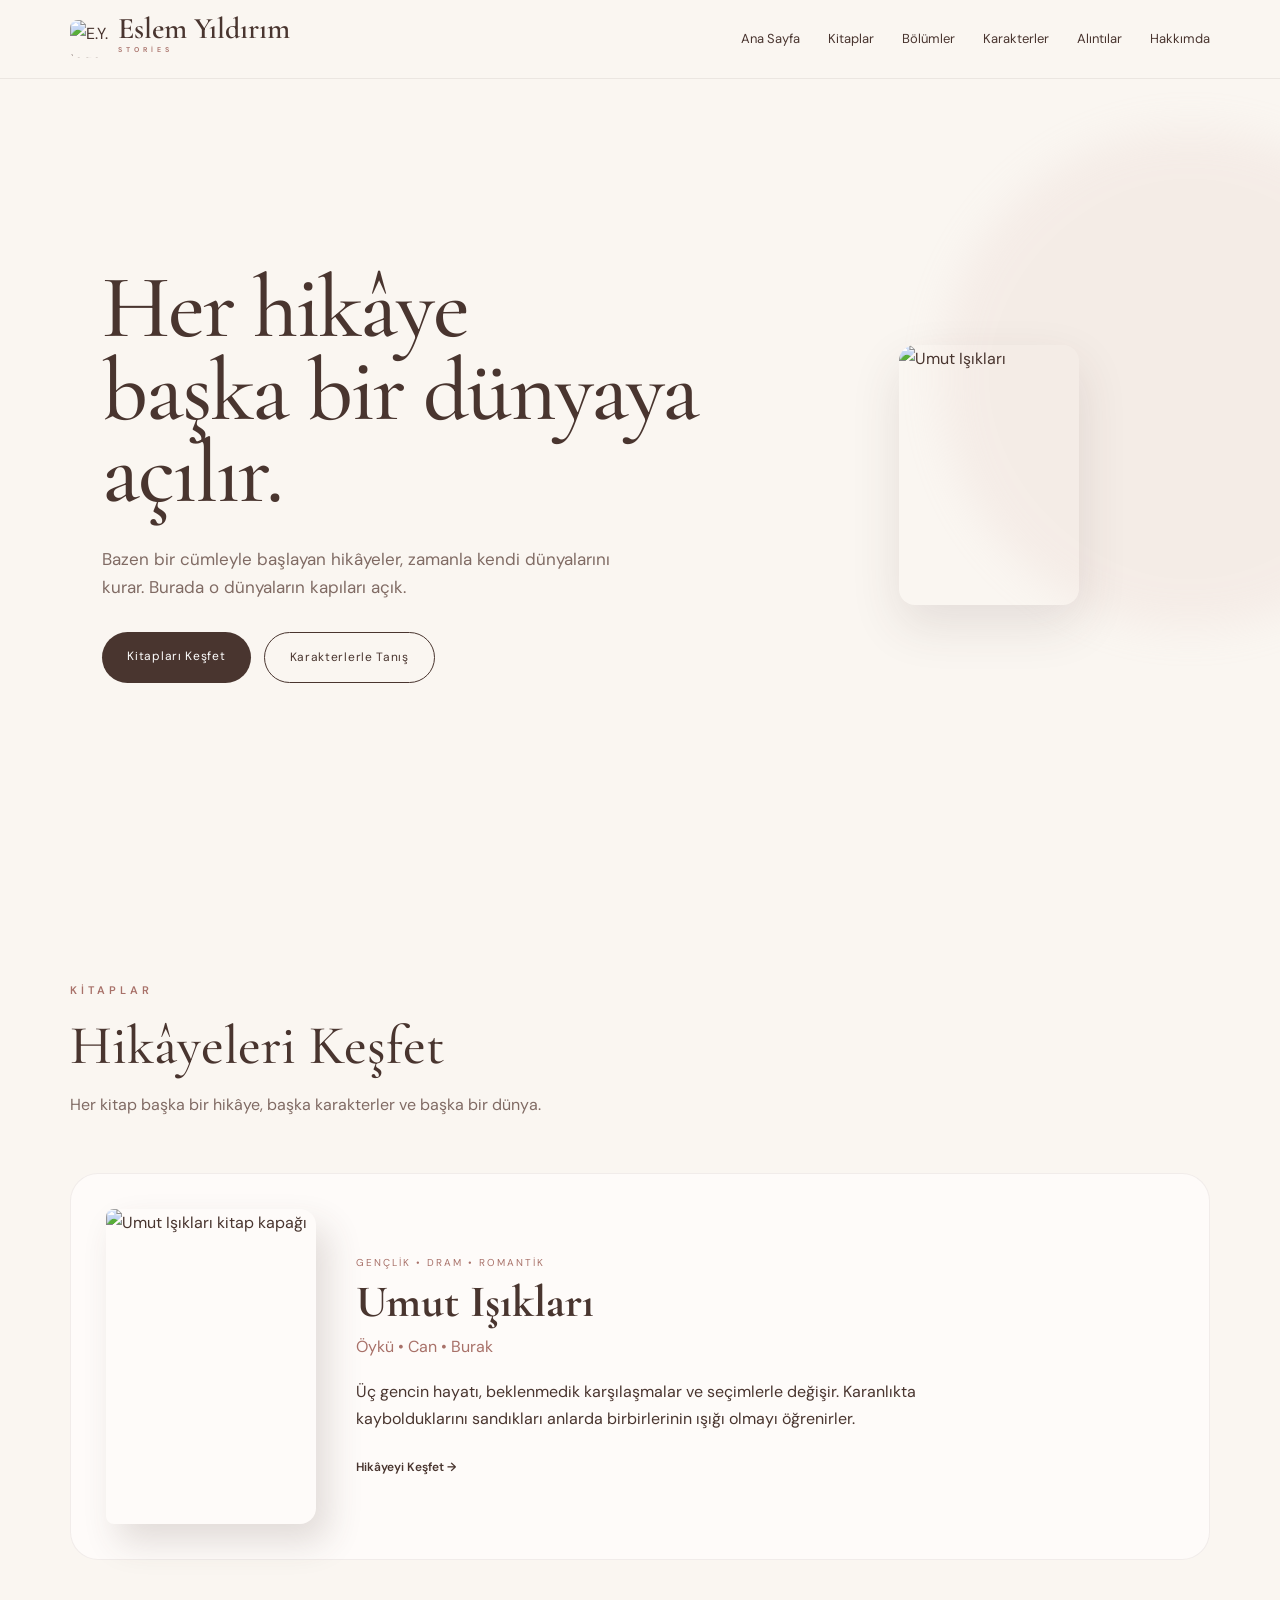
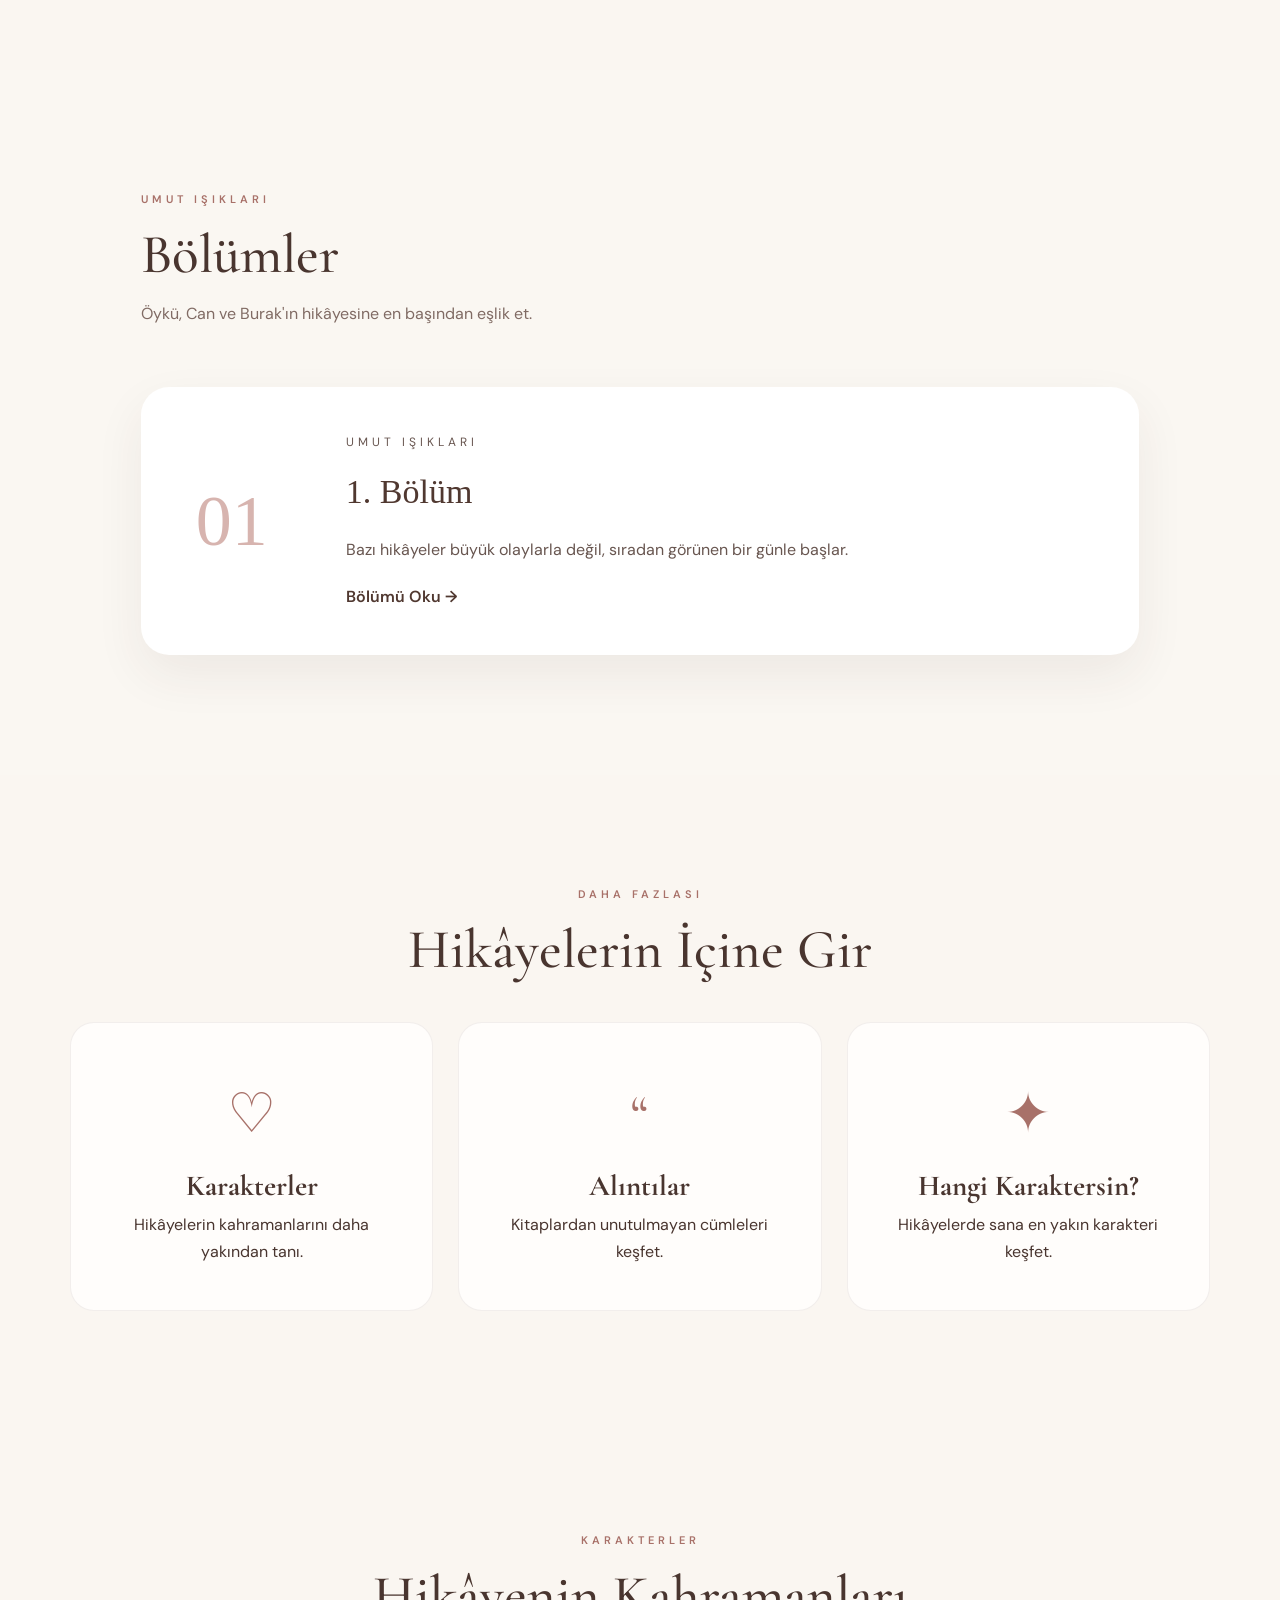
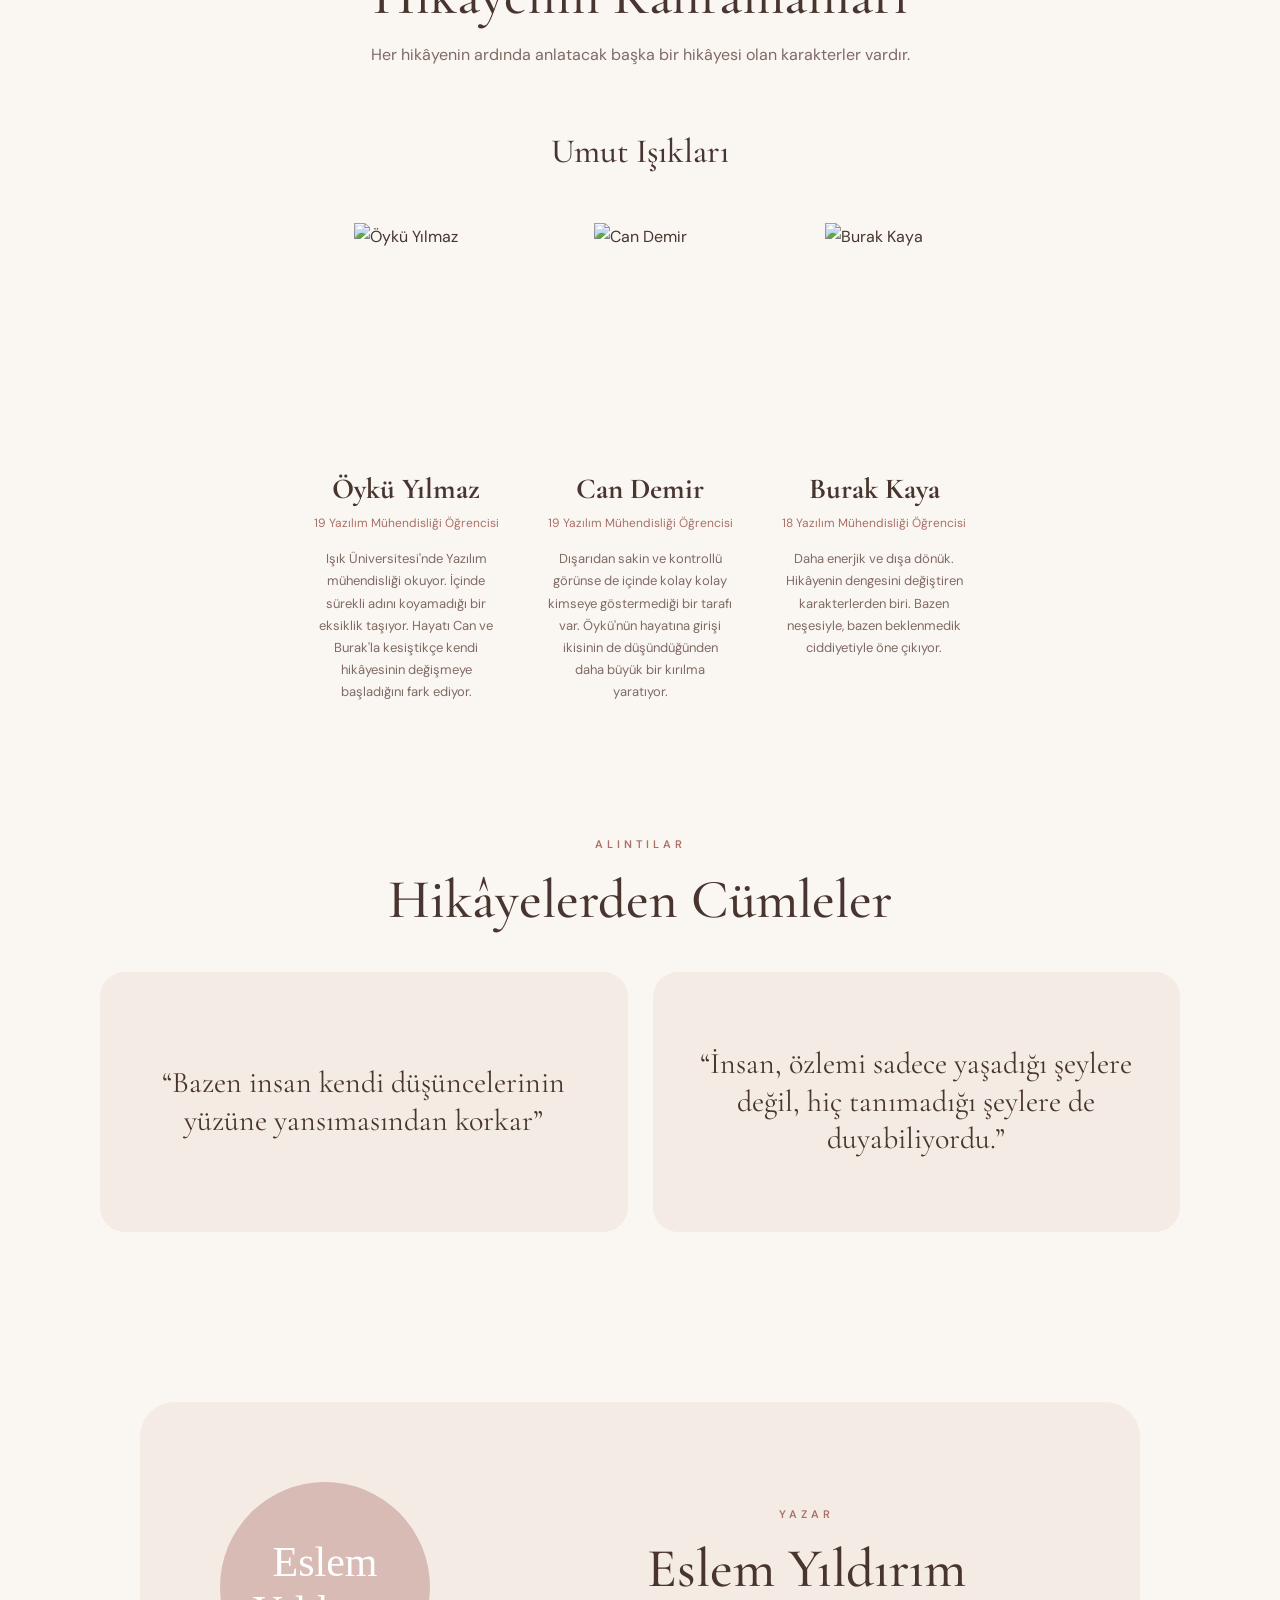
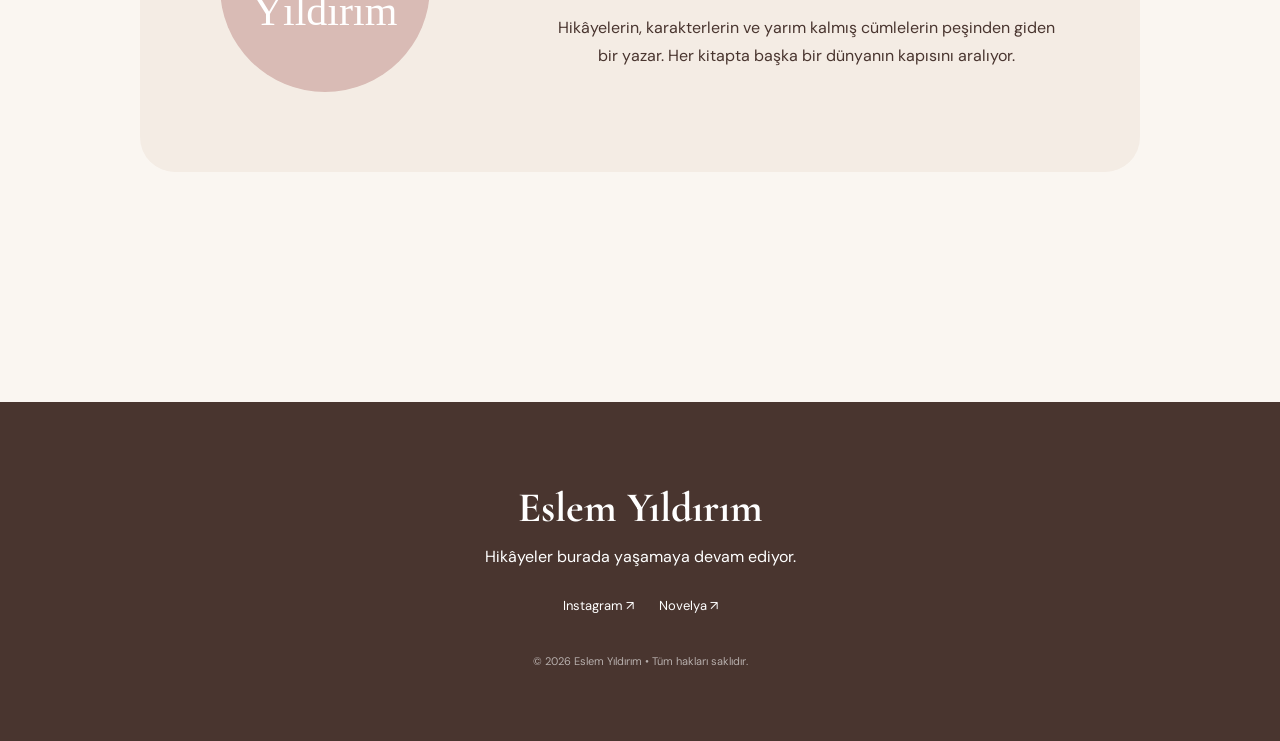
==== index.html @ 04057bd0 "Add files via upload" ====
<!DOCTYPE html>
<html lang="tr">
<head>
    <meta charset="UTF-8">
    <meta name="viewport" content="width=device-width, initial-scale=1.0">

    <title>Eslem Yıldırım | Kitaplar ve Hikâyeler</title>

    <link rel="stylesheet" href="style.css">
</head>

<body>

<header>
    <nav>
     <a href="#anasayfa" class="logo">
    <img src="images/logo.png" alt="E.Y. logo">
    <div class="logo-yazi">
        Eslem Yıldırım
        <span>stories</span>
    </div>
</a>

     <div class="menu">
    <a href="#anasayfa">Ana Sayfa</a>
    <a href="#kitaplar">Kitaplar</a>
    <a href="#bolumler">Bölümler</a>
    <a href="#karakterler">Karakterler</a>
    <a href="#alintilar">Alıntılar</a>
    <a href="#hakkimda">Hakkımda</a>
</div>
    </nav>
</header>


<main>

    <!-- HERO -->
    <section class="hero" id="anasayfa">

        <div class="hero-icerik">

        
            <h1>
                Her hikâye<br>
                başka bir dünyaya açılır.
            </h1>

            <p class="hero-yazi">
                Bazen bir cümleyle başlayan hikâyeler,
                zamanla kendi dünyalarını kurar.
                Burada o dünyaların kapıları açık.
            </p>

            <div class="butonlar">
                <a href="#kitaplar" class="ana-buton">
                    Kitapları Keşfet
                </a>

                <a href="#karakterler" class="ikinci-buton">
                    Karakterlerle Tanış
                </a>
            </div>

        </div>

       <div class="hero-dekor">
    <div class="kitap-yigini">
        <img src="images/umut-isiklari.png" alt="Umut Işıkları">
    </div>
</div>

    </section>



    <!-- KİTAPLAR -->
    <section class="kitaplar" id="kitaplar">

        <div class="bolum-baslik">
            <p class="bolum-ust">KİTAPLAR</p>

            <h2>Hikâyeleri Keşfet</h2>

            <p>
                Her kitap başka bir hikâye,
                başka karakterler ve başka bir dünya.
            </p>
        </div>


        <div class="kitap-listesi">
<article class="kitap">

    <div class="kitap-kapak">
        <img src="images/umut-isiklari.png" alt="Umut Işıkları kitap kapağı">
    </div>

    <div class="kitap-bilgi">
        <p class="tur">GENÇLİK • DRAM • ROMANTİK</p>

        <h3>Umut Işıkları</h3>

        <p class="karakter-isimleri">
            Öykü • Can • Burak
        </p>

        <p>
            Üç gencin hayatı, beklenmedik karşılaşmalar
            ve seçimlerle değişir. Karanlıkta kaybolduklarını
            sandıkları anlarda birbirlerinin ışığı olmayı öğrenirler.
        </p>

        <a href="#" class="kitap-buton">
            Hikâyeyi Keşfet →
        </a>
    </div>

</article>


         

                   </div>
    </section>
<!-- BÖLÜMLER -->
<section class="bolumler" id="bolumler">

    <div class="bolum-baslik">
        <p class="bolum-ust">UMUT IŞIKLARI</p>

        <h2>Bölümler</h2>

        <p>
            Öykü, Can ve Burak'ın hikâyesine
            en başından eşlik et.
        </p>
    </div>

    <div class="bolum-listesi">

        <article class="bolum-kart">

            <div class="bolum-numara">
                01
            </div>

            <div class="bolum-bilgi">
                <p class="bolum-etiket">UMUT IŞIKLARI</p>

                <h3>1. Bölüm</h3>

                <p>
                    Bazı hikâyeler büyük olaylarla değil,
                    sıradan görünen bir günle başlar.
                </p>

                <a href="bolum1.html" class="bolum-oku">
                    Bölümü Oku →
                </a>
            </div>

        </article>

    </div>

</section>
    <!-- EVRENİ KEŞFET -->
    <section class="kesfet">

        <p class="bolum-ust">DAHA FAZLASI</p>

        <h2>Hikâyelerin İçine Gir</h2>

        <div class="kesfet-kartlari">

            <a href="#karakterler" class="kesfet-kart">

                <span>♡</span>

                <h3>Karakterler</h3>

                <p>
                    Hikâyelerin kahramanlarını
                    daha yakından tanı.
                </p>

            </a>


            <a href="#alintilar" class="kesfet-kart">

                <span>“</span>

                <h3>Alıntılar</h3>

                <p>
                    Kitaplardan unutulmayan
                    cümleleri keşfet.
                </p>

            </a>


            <a href="#" class="kesfet-kart">

                <span>✦</span>

                <h3>Hangi Karaktersin?</h3>

                <p>
                    Hikâyelerde sana en yakın
                    karakteri keşfet.
                </p>

            </a>

        </div>

    </section>



    <!-- KARAKTERLER -->
    <section class="karakterler" id="karakterler">

        <div class="bolum-baslik">

            <p class="bolum-ust">KARAKTERLER</p>

            <h2>Hikâyenin Kahramanları</h2>

            <p>
                Her hikâyenin ardında anlatacak
                başka bir hikâyesi olan karakterler vardır.
            </p>

        </div>


        <h3 class="kitap-karakter-baslik">
            Umut Işıkları
        </h3>


     <div class="karakter-grid">

    <article class="karakter-kart">

        <div class="karakter-gorsel">
            <img src="images/oyku.jpg" alt="Öykü Yılmaz">
        </div>

        <h3>Öykü Yılmaz</h3>

        <p class="karakter-detay">
            19  Yazılım Mühendisliği Öğrencisi
        </p>

        <p>
            Işık Üniversitesi'nde Yazılım mühendisliği okuyor.
            İçinde sürekli adını koyamadığı bir eksiklik taşıyor.
            Hayatı Can ve Burak'la kesiştikçe kendi hikâyesinin
            değişmeye başladığını fark ediyor.
        </p>

    </article>


    <article class="karakter-kart">

        <div class="karakter-gorsel">
            <img src="images/can.jpg" alt="Can Demir">
        </div>

        <h3>Can Demir</h3>

        <p class="karakter-detay">
            19 Yazılım Mühendisliği Öğrencisi
        </p>

        <p>
            Dışarıdan sakin ve kontrollü görünse de
            içinde kolay kolay kimseye göstermediği bir tarafı var.
            Öykü'nün hayatına girişi ikisinin de düşündüğünden
            daha büyük bir kırılma yaratıyor.
        </p>

    </article>


    <article class="karakter-kart">

        <div class="karakter-gorsel">
            <img src="images/burak.jpg" alt="Burak Kaya">
        </div>

        <h3>Burak Kaya</h3>

        <p class="karakter-detay">
            18 Yazılım Mühendisliği Öğrencisi
        </p>

        <p>
            Daha enerjik ve dışa dönük.
            Hikâyenin dengesini değiştiren karakterlerden biri.
            Bazen neşesiyle, bazen beklenmedik
            ciddiyetiyle öne çıkıyor.
        </p>

    </article>

</div>


 




    <!-- ALINTILAR -->
    <section class="alintilar" id="alintilar">

        <p class="bolum-ust">ALINTILAR</p>

        <h2>Hikâyelerden Cümleler</h2>

        <div class="alinti-grid">

            <blockquote>
                “Bazen insan kendi düşüncelerinin yüzüne yansımasından korkar”
            </blockquote>

            <blockquote>
                “İnsan, özlemi sadece yaşadığı şeylere değil,
                hiç tanımadığı şeylere de duyabiliyordu.”
            </blockquote>

        </div>

    </section>



    <!-- HAKKIMDA -->
    <section class="hakkimda" id="hakkimda">
<div class="yazar-monogram">
    Eslem<br>Yıldırım
</div>

        <div class="yazar-yazi">

            <p class="bolum-ust">
                YAZAR
            </p>

            <h2> Eslem Yıldırım</h2>

            <p>
                Hikâyelerin, karakterlerin ve yarım kalmış
                cümlelerin peşinden giden bir yazar.
                Her kitapta başka bir dünyanın kapısını aralıyor.
            </p>

        </div>

    </section>

</main>


<footer>

    <div>

        <h3>Eslem Yıldırım</h3>

        <p>
            Hikâyeler burada yaşamaya devam ediyor.
        </p>

    </div>

   <div class="footer-linkler">

    <a href="https://www.instagram.com/umutisiklariserisi/"
       target="_blank"
       rel="noopener noreferrer">
         Instagram ↗
    </a>

    <a href="https://novelya.app/u/Eslem_yildirim"
       target="_blank"
       rel="noopener noreferrer">
        Novelya ↗
    </a>

</div>

    <p class="copyright">
        © 2026 Eslem Yıldırım • Tüm hakları saklıdır.
    </p>

</footer>


<script src="script.js"></script>

</body>
</html>
---- style.css ----
@import url('https://fonts.googleapis.com/css2?family=Cormorant+Garamond:wght@400;500;600;700&family=DM+Sans:wght@300;400;500;600&display=swap');

:root {
    --zemin: #faf6f1;
    --krem: #f4ece4;
    --pembe: #dec1ba;
    --pembe-koyu: #a87169;
    --kahve: #49352f;
    --acik-kahve: #806b64;
    --beyaz: #fffdfb;
}

* {
    margin: 0;
    padding: 0;
    box-sizing: border-box;
}

html {
    scroll-behavior: smooth;
}

body {
    font-family: "DM Sans", sans-serif;
    background: var(--zemin);
    color: var(--kahve);
    line-height: 1.7;
}

a {
    color: inherit;
}

/* HEADER */

header {
    position: sticky;
    top: 0;
    z-index: 1000;
    background: rgba(250, 246, 241, 0.92);
    backdrop-filter: blur(18px);
    border-bottom: 1px solid rgba(73, 53, 47, 0.08);
}

nav {
    max-width: 1200px;
    margin: auto;
    height: 78px;
    padding: 0 30px;
    display: flex;
    justify-content: space-between;
    align-items: center;
}

.logo {
    display: flex;
    align-items: center;
    gap: 10px;
    text-decoration: none;
}

.logo img {
    width: 38px;
    height: 38px;
    object-fit: cover;
    border-radius: 8px;
}

.logo-yazi {
    font-family: "Cormorant Garamond", serif;
    font-size: 30px;
    font-weight: 600;
    line-height: 16px;
}

.logo-yazi span {
    display: block;
    margin-top: 5px;
    font-family: "DM Sans", sans-serif;
    font-size: 7px;
    text-transform: uppercase;
    letter-spacing: 4px;
    color: var(--pembe-koyu);
}

.menu {
    display: flex;
    gap: 28px;
}

.menu a {
    text-decoration: none;
    font-size: 13px;
    position: relative;
}

.menu a::after {
    content: "";
    position: absolute;
    left: 0;
    bottom: -7px;
    width: 0;
    height: 1px;
    background: var(--pembe-koyu);
    transition: 0.3s;
}

.menu a:hover::after {
    width: 100%;
}

/* HERO */

.hero {
    min-height: 88vh;
    max-width: 1400px;
    margin: auto;
    padding: 70px 8%;
    display: grid;
    grid-template-columns: 1.3fr 0.7fr;
    align-items: center;
    position: relative;
    overflow: hidden;
}

.hero::before {
    content: "";
    position: absolute;
    width: 500px;
    height: 500px;
    border-radius: 50%;
    background: var(--pembe);
    opacity: 0.18;
    filter: blur(20px);
    right: -160px;
    top: 50px;
}

.hero-icerik {
    position: relative;
    z-index: 2;
}

.kucuk-baslik,
.bolum-ust {
    color: var(--pembe-koyu);
    font-size: 11px;
    font-weight: 600;
    letter-spacing: 4px;
    margin-bottom: 18px;
}

.hero h1 {
    font-family: "Cormorant Garamond", serif;
    font-size: clamp(58px, 7vw, 102px);
    font-weight: 500;
    line-height: 0.92;
    max-width: 800px;
    letter-spacing: -2px;
}

.hero-yazi {
    max-width: 530px;
    color: var(--acik-kahve);
    font-size: 17px;
    margin: 30px 0;
}

.butonlar {
    display: flex;
    gap: 13px;
    flex-wrap: wrap;
}

.ana-buton,
.ikinci-buton {
    padding: 14px 25px;
    text-decoration: none;
    border-radius: 100px;
    font-size: 12px;
    letter-spacing: 0.7px;
    transition: 0.3s;
}

.ana-buton {
    background: var(--kahve);
    color: white;
}

.ana-buton:hover {
    background: var(--pembe-koyu);
    transform: translateY(-2px);
}

.ikinci-buton {
    border: 1px solid var(--kahve);
}

.ikinci-buton:hover {
    background: var(--kahve);
    color: white;
}

.hero-dekor {
    display: flex;
    justify-content: center;
    position: relative;
    z-index: 2;
}

.kitap-yigini {
    width: 180px;
    height: 260px;
    border-radius: 16px;
    overflow: hidden;
    box-shadow: 0 20px 50px rgba(73,53,47,.12);
    background: transparent;
}

.kitap-yigini img {
    width: 100%;
    height: 100%;
    object-fit: cover;
    display: block;
}

/* ORTAK BÖLÜMLER */

.kitaplar,
.kesfet,
.karakterler,
.alintilar {
    max-width: 1200px;
    margin: auto;
    padding: 110px 30px;
}

.bolum-baslik {
    max-width: 600px;
    margin-bottom: 55px;
}

.bolum-baslik h2,
.kesfet h2,
.alintilar h2,
.hakkimda h2 {
    font-family: "Cormorant Garamond", serif;
    font-weight: 500;
    font-size: 55px;
    line-height: 1;
    margin-bottom: 18px;
}

.bolum-baslik > p:last-child {
    color: var(--acik-kahve);
}

/* KİTAPLAR */

.kitap-listesi {
    display: grid;
    gap: 35px;
}

.kitap {
    display: grid;
    grid-template-columns: 210px 1fr;
    gap: 40px;
    align-items: center;
    padding: 35px;
    background: rgba(255, 253, 251, 0.75);
    border-radius: 28px;
    border: 1px solid rgba(73, 53, 47, 0.07);
    transition: 0.4s;
}

.kitap:hover {
    transform: translateY(-4px);
    box-shadow: 0 30px 70px rgba(73, 53, 47, 0.08);
}

.kitap-kapak {
    width: 210px;
    height: 315px;
    overflow: hidden;
    border-radius: 8px 16px 16px 8px;
    box-shadow: 12px 18px 35px rgba(73, 53, 47, 0.16);
}

.kitap-kapak img {
    width: 100%;
    height: 100%;
    object-fit: cover;
    display: block;
}

.kitap-bilgi {
    max-width: 570px;
}

.tur {
    color: var(--pembe-koyu);
    font-size: 10px;
    letter-spacing: 2px;
    margin-bottom: 8px;
}

.kitap-bilgi h3 {
    font-family: "Cormorant Garamond", serif;
    font-size: 45px;
    line-height: 1;
}

.karakter-isimleri {
    color: var(--pembe-koyu);
    margin: 9px 0 18px;
}

.kitap-buton {
    display: inline-block;
    margin-top: 25px;
    text-decoration: none;
    font-size: 12px;
    font-weight: 600;
}

/* KEŞFET */

.kesfet {
    text-align: center;
}

.kesfet-kartlari {
    margin-top: 45px;
    display: grid;
    grid-template-columns: repeat(3, 1fr);
    gap: 25px;
}

.kesfet-kart {
    display: block;
    padding: 45px 30px;
    text-decoration: none;
    background: var(--beyaz);
    border: 1px solid rgba(73, 53, 47, 0.07);
    border-radius: 24px;
    transition: 0.3s;
}

.kesfet-kart:hover {
    transform: translateY(-5px);
    box-shadow: 0 20px 45px rgba(73, 53, 47, 0.07);
}

.kesfet-kart span {
    font-family: "Cormorant Garamond", serif;
    font-size: 55px;
    color: var(--pembe-koyu);
}

.kesfet-kart h3 {
    font-family: "Cormorant Garamond", serif;
    font-size: 29px;
}

/* KARAKTERLER */

.karakterler {
    text-align: center;
}

.karakterler .bolum-baslik {
    margin-left: auto;
    margin-right: auto;
}

.kitap-karakter-baslik {
    font-family: "Cormorant Garamond", serif;
    font-size: 34px;
    margin-bottom: 30px;
    font-weight: 500;
}

.karakter-grid {
    display: grid;
    grid-template-columns: repeat(3, 210px);
    justify-content: center;
    gap: 24px;
}

.karakter-kart {
    width: 210px;
    padding: 12px 12px 22px;
}

.karakter-gorsel {
    width: 186px;
    height: 225px;
    margin: 0 auto 16px;
    overflow: hidden;
    border-radius: 14px;
}

.karakter-gorsel img {
    width: 100%;
    height: 100%;
    object-fit: cover;
    object-position: center top;
}

.karakter-kart h3 {
    font-family: "Cormorant Garamond", serif;
    font-size: 29px;
}

.karakter-detay {
    color: var(--pembe-koyu);
    font-size: 12px;
    margin-bottom: 15px;
}

.karakter-kart > p:last-child {
    font-size: 13px;
    color: var(--acik-kahve);
}

/* ALINTILAR */

.alintilar {
    text-align: center;
}

.alinti-grid {
    margin-top: 45px;
    display: grid;
    grid-template-columns: repeat(2, 1fr);
    gap: 25px;
}

blockquote {
    min-height: 260px;
    padding: 40px;
    background: var(--krem);
    border-radius: 25px;
    display: flex;
    justify-content: center;
    align-items: center;
    font-family: "Cormorant Garamond", serif;
    font-size: 30px;
    line-height: 1.25;
}

/* YAZAR */

.hakkimda {
    max-width: 1000px;
    margin: 60px auto 120px;
    padding: 80px;
    display: grid;
    grid-template-columns: 0.7fr 1.3fr;
    gap: 60px;
    align-items: center;
    background: var(--krem);
    border-radius: 35px;
}
.yazar-monogram {
    width: 210px;
    height: 210px;
    border-radius: 50%;
    background: #d9bbb5;

    display: flex;
    align-items: center;
    justify-content: center;

    text-align: center;
    font-family: Georgia, serif;
    font-size: 42px;
    line-height: 1.15;
    color: white;

    padding: 25px;
    box-sizing: border-box;
}

/* FOOTER */

footer {
    padding: 70px 8%;
    background: var(--kahve);
    color: white;
    text-align: center;
}

footer h3 {
    font-family: "Cormorant Garamond", serif;
    font-size: 42px;
}

.footer-linkler {
    display: flex;
    justify-content: center;
    gap: 25px;
    margin-top: 25px;
}

.footer-linkler a {
    color: white;
    text-decoration: none;
    font-size: 13px;
}

.copyright {
    margin-top: 35px;
    font-size: 11px;
    opacity: 0.6;
}

/* TELEFON */

@media (max-width: 800px) {

    nav {
        height: auto;
        padding: 18px 20px;
        flex-direction: column;
        gap: 16px;
    }

    .menu {
        gap: 14px;
        justify-content: center;
        flex-wrap: wrap;
    }

    .hero {
        grid-template-columns: 1fr;
        min-height: auto;
        padding: 90px 25px;
        text-align: center;
    }

    .hero-yazi {
        margin-left: auto;
        margin-right: auto;
    }

    .butonlar {
        justify-content: center;
    }

    .hero-dekor {
        margin-top: 60px;
    }

    .kitap-yigini {
        width: 210px;
        height: 280px;
        font-size: 65px;
    }

 .kitap {
    display: grid;
    grid-template-columns: 150px 1fr;
    gap: 30px;
    align-items: center;
}

.kitap-kapak {
    width: 150px;
    height: 225px;
    overflow: hidden;
    border-radius: 10px;
    box-shadow: 10px 14px 28px rgba(73, 53, 47, 0.14);
}

.kitap-kapak img {
    width: 100%;
    height: 100%;
    object-fit: cover;
    display: block;
}
    .kesfet-kartlari,
    .karakter-grid,
    .alinti-grid {
        grid-template-columns: 1fr;
    }
.karakter-grid {
    display: grid;
    grid-template-columns: repeat(3, 250px);
    justify-content: center;
    gap: 32px;
}

.karakter-kart {
    width: 250px;
    padding: 14px 14px 24px;
    background: var(--beyaz);
    border-radius: 22px;
    border: 1px solid rgba(73, 53, 47, 0.06);
}

.karakter-gorsel {
    width: 220px;
    height: 280px;
    margin: 0 auto 18px;
    overflow: hidden;
    border-radius: 14px;
}

.karakter-gorsel img {
    width: 100%;
    height: 100%;
    object-fit: cover;
    object-position: center top;
    display: block;
}

    .hakkimda {
        margin: 40px 20px 80px;
        padding: 45px 25px;
        grid-template-columns: 1fr;
        text-align: center;
    }

    .yazar-monogram {
        width: 160px;
        height: 160px;
        margin: auto;
        font-size: 52px;
    }

    .bolum-baslik h2,
    .kesfet h2,
    .alintilar h2,
    .hakkimda h2 {
        font-size: 43px;
    }
}
/* BÖLÜMLER */

.bolumler {
    padding: 120px 11%;
    background: #faf7f2;
}

.bolum-listesi {
    max-width: 1000px;
    margin: 60px auto 0;
}

.bolum-kart {
    display: flex;
    align-items: center;
    gap: 50px;

    padding: 45px 55px;

    background: #ffffff;

    border-radius: 28px;

    box-shadow:
        0 20px 50px rgba(74, 48, 40, 0.07);

    transition: transform 0.3s ease;
}

.bolum-kart:hover {
    transform: translateY(-4px);
}

.bolum-numara {
    font-family: Georgia, serif;
    font-size: 72px;
    color: #b7786e;
    opacity: 0.55;
    min-width: 100px;
}

.bolum-bilgi {
    flex: 1;
}

.bolum-etiket {
    font-size: 12px;
    letter-spacing: 4px;
    color: #b7786e;
    margin-bottom: 10px;
}

.bolum-bilgi h3 {
    font-family: Georgia, serif;
    font-size: 34px;
    font-weight: normal;
    color: #503830;
    margin: 0 0 15px;
}

.bolum-bilgi > p {
    line-height: 1.8;
    color: #685650;
    max-width: 650px;
}

.bolum-oku {
    display: inline-block;
    margin-top: 18px;

    text-decoration: none;
    color: #503830;

    font-weight: 600;
}

.bolum-oku:hover {
    opacity: 0.65;
}


/* MOBİL */

@media (max-width: 768px) {

    .bolumler {
        padding: 80px 7%;
    }

    .bolum-kart {
        flex-direction: column;
        align-items: flex-start;
        gap: 15px;
        padding: 30px;
    }

    .bolum-numara {
        font-size: 52px;
    }

    .bolum-bilgi h3 {
        font-size: 28px;
    }
}
/* ========================================
   BÖLÜM OKUMA SAYFASI
======================================== */

.okuma-sayfasi {
    margin: 0;
    background: #faf7f2;
    color: #4f3a33;
}

.okuma-header {
    height: 95px;
    padding: 0 11%;

    display: flex;
    align-items: center;
    justify-content: space-between;

    background: rgba(250, 247, 242, 0.96);
    border-bottom: 1px solid rgba(79, 58, 51, 0.08);
}

.okuma-header .logo {
    display: flex;
    align-items: center;
    gap: 12px;
    text-decoration: none;
}

.okuma-header .logo img {
    width: 42px;
    height: 42px;
    object-fit: cover;
    border-radius: 8px;
}

.hikayeye-don {
    color: #765d54;
    text-decoration: none;
    font-size: 14px;
}

.hikayeye-don:hover {
    opacity: 0.65;
}


/* OKUMA ALANI */

.okuma-main {
    padding: 100px 24px 130px;
}

.bolum-metni {
    max-width: 760px;
    margin: 0 auto;
}


/* BAŞLIK */

.bolum-okuma-baslik {
    text-align: center;
    margin-bottom: 75px;
}

.bolum-okuma-baslik .bolum-ust {
    color: #b4776d;
    letter-spacing: 5px;
    font-size: 11px;
    font-weight: 600;
    margin-bottom: 24px;
}

.bolum-sayi {
    font-size: 12px;
    letter-spacing: 3px;
    color: #9d8178;
    margin-bottom: 18px;
}

.bolum-okuma-baslik h1 {
    font-family: Georgia, "Times New Roman", serif;
    font-size: 52px;
    line-height: 1.15;
    font-weight: normal;
    color: #50372f;

    margin: 0 auto;
}

.bolum-ayrac {
    margin-top: 35px;
    color: #b4776d;
    font-size: 18px;
}


/* HİKÂYE */

.hikaye-metin {
    font-family: Georgia, "Times New Roman", serif;
    font-size: 19px;
    line-height: 1.95;
    color: #4f403b;
}

.hikaye-metin p {
    margin: 0 0 30px;
}

.hikaye-metin p:first-child::first-letter {
    float: left;

    font-size: 72px;
    line-height: 0.8;

    padding-right: 10px;
    padding-top: 10px;

    color: #a96f65;
}

.hikaye-vurgu {
    margin: 45px 0 !important;
    padding: 30px 35px;

    text-align: center;
    font-style: italic;

    background: #f2e8df;
    border-radius: 18px;

    color: #684b42;
}

.diyalog {
    padding-left: 25px;
    border-left: 2px solid #d5aaa0;
}

.bolum-son {
    text-align: center;
    font-size: 22px;
    font-style: italic;

    margin: 70px 0 20px !important;
    padding: 45px 20px;

    color: #704d44;
}


/* ALT NAVİGASYON */

.okuma-alt {
    margin-top: 90px;
    padding-top: 35px;

    border-top: 1px solid rgba(79, 58, 51, 0.15);

    display: flex;
    justify-content: space-between;
    align-items: center;

    font-size: 14px;
}

.okuma-alt a {
    color: #60473f;
    text-decoration: none;
    font-weight: 600;
}

.okuma-alt a:hover {
    opacity: 0.65;
}

.okuma-alt span {
    color: #a18c84;
}


/* TELEFON */

@media (max-width: 768px) {

    .okuma-header {
        height: 75px;
        padding: 0 6%;
    }

    .okuma-header .logo img {
        width: 35px;
        height: 35px;
    }

    .okuma-header .logo-yazi {
        font-size: 18px;
    }

    .hikayeye-don {
        font-size: 12px;
    }

    .okuma-main {
        padding: 70px 22px 90px;
    }

    .bolum-okuma-baslik {
        margin-bottom: 55px;
    }

    .bolum-okuma-baslik h1 {
        font-size: 38px;
    }

    .hikaye-metin {
        font-size: 17px;
        line-height: 1.85;
    }

    .hikaye-metin p {
        margin-bottom: 25px;
    }

    .hikaye-metin p:first-child::first-letter {
        font-size: 58px;
    }

    .diyalog {
        padding-left: 18px;
    }

    .okuma-alt {
        flex-direction: column;
        gap: 20px;
        align-items: flex-start;
    }
}
/* Bölüm başlığı scroll ile yukarı gitsin */
.bolum-okuma-baslik {
    position: static !important;
    top: auto !important;
}

/* Okuma sırasında başlık metnin üstüne binmesin */
.bolum-metni {
    position: relative;
}

.hikaye-metin {
    position: relative;
    z-index: 1;
}
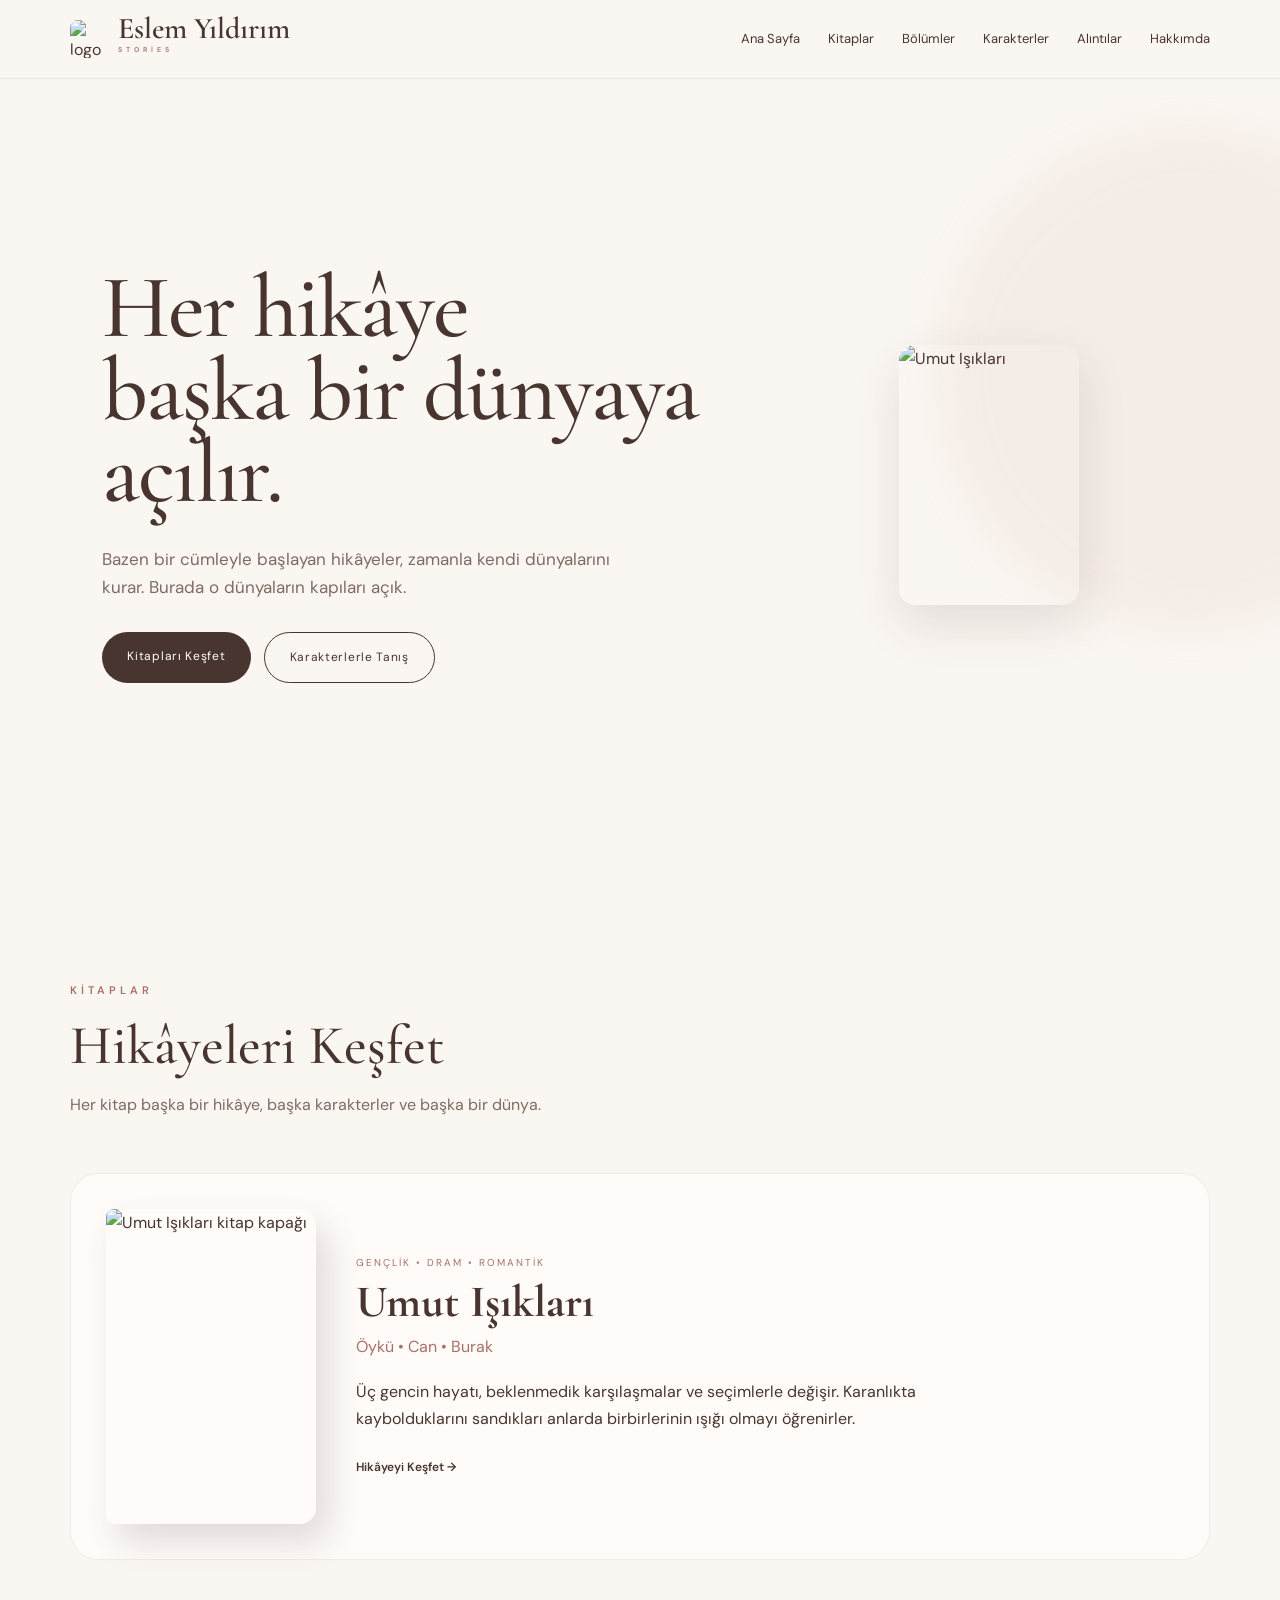
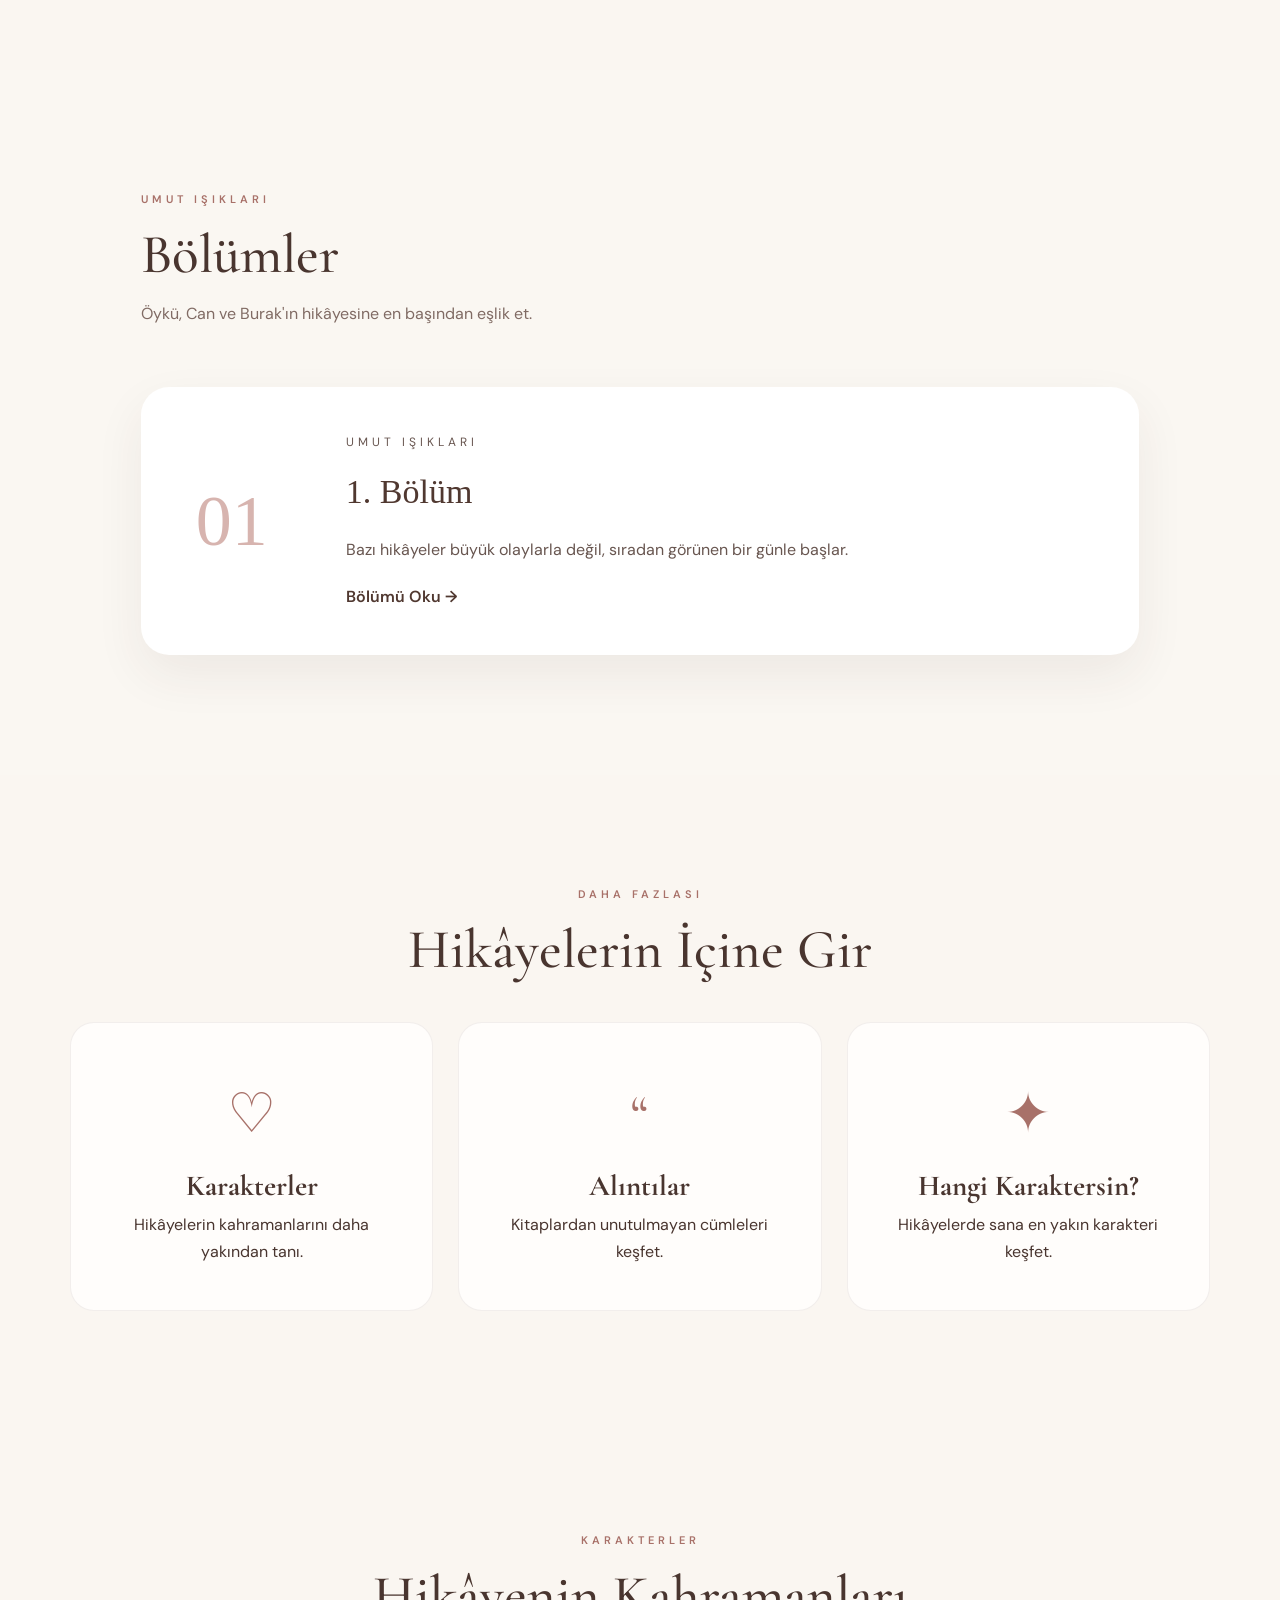
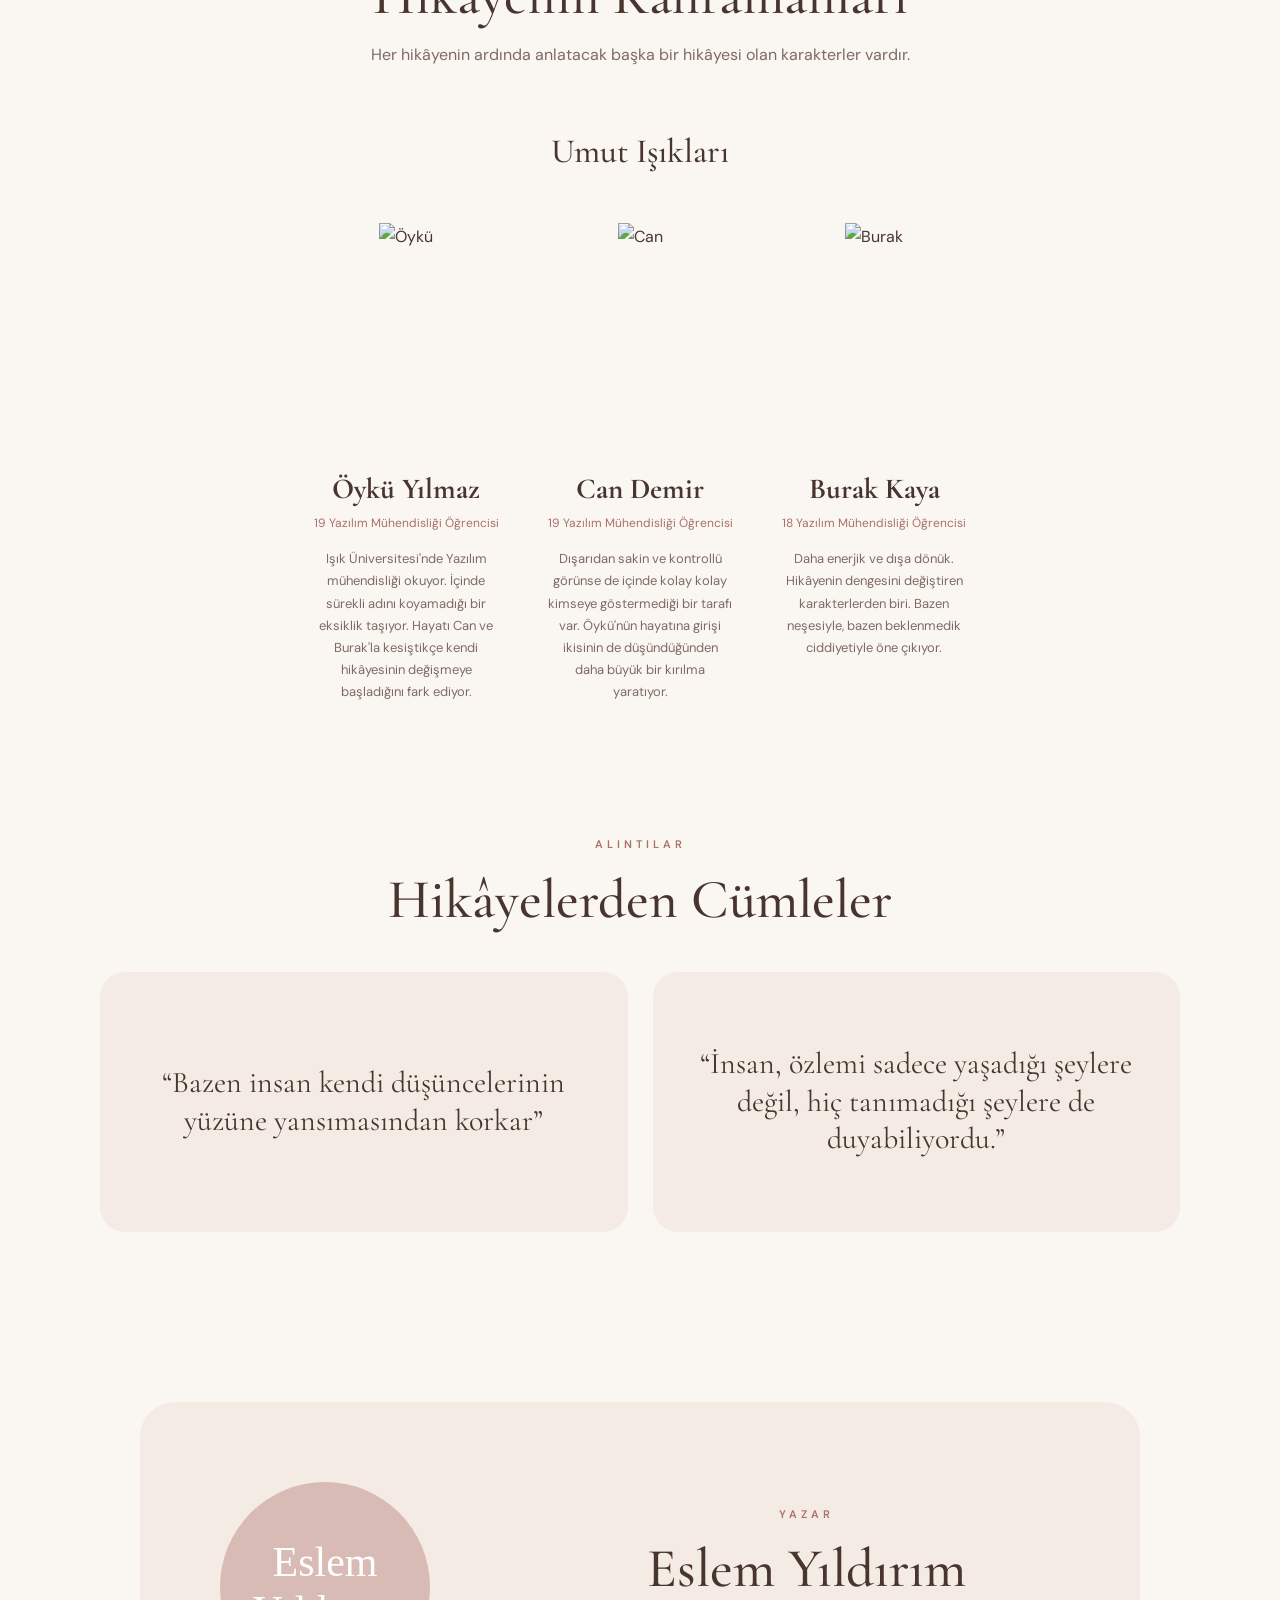
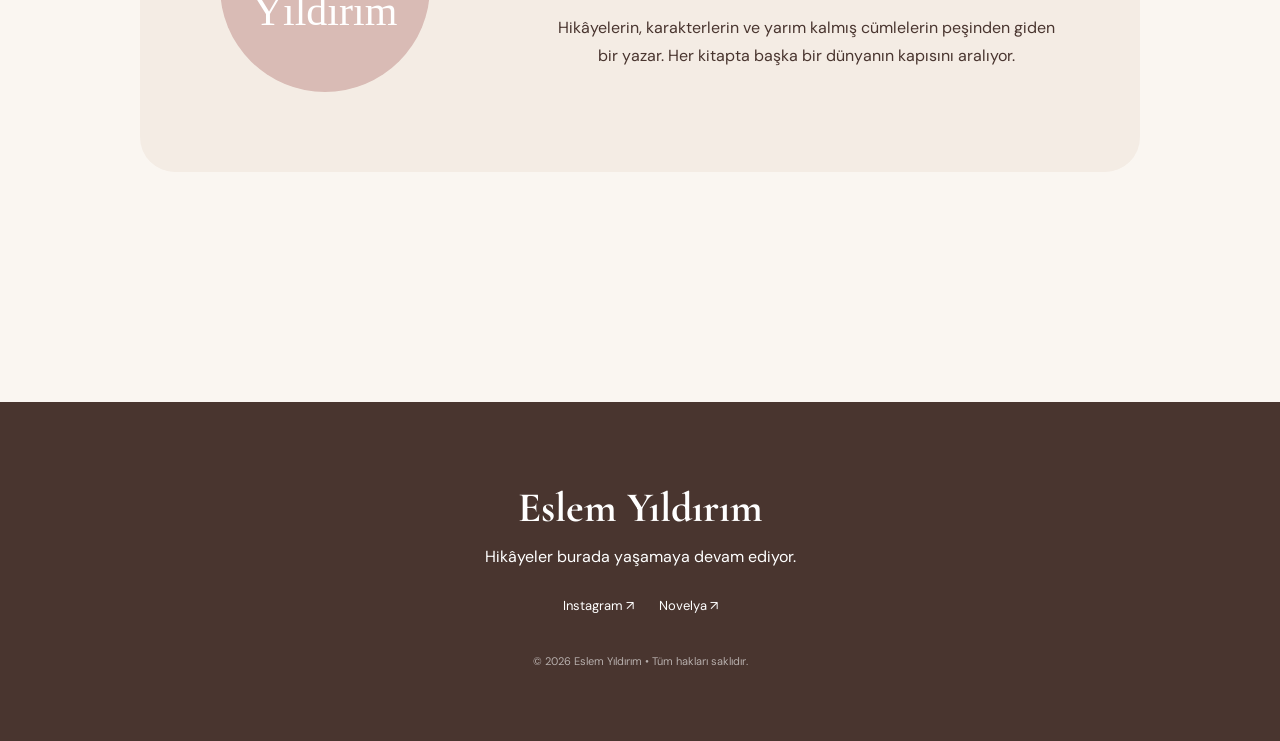
==== commit 39ae605a: "Simplify alt text for images in index.html Updated alt attributes for images to be more concise." ====
--- a/index.html
+++ b/index.html
@@ -14,7 +14,7 @@
 <header>
     <nav>
      <a href="#anasayfa" class="logo">
-    <img src="images/logo.png" alt="E.Y. logo">
+    <img src="images/logo.png" alt="logo">
     <div class="logo-yazi">
         Eslem Yıldırım
         <span>stories</span>
@@ -248,7 +248,7 @@
     <article class="karakter-kart">
 
         <div class="karakter-gorsel">
-            <img src="images/oyku.jpg" alt="Öykü Yılmaz">
+            <img src="images/oyku.jpg" alt="Öykü">
         </div>
 
         <h3>Öykü Yılmaz</h3>
@@ -270,7 +270,7 @@
     <article class="karakter-kart">
 
         <div class="karakter-gorsel">
-            <img src="images/can.jpg" alt="Can Demir">
+            <img src="images/can.jpg" alt="Can">
         </div>
 
         <h3>Can Demir</h3>
@@ -292,7 +292,7 @@
     <article class="karakter-kart">
 
         <div class="karakter-gorsel">
-            <img src="images/burak.jpg" alt="Burak Kaya">
+            <img src="images/burak.jpg" alt="Burak">
         </div>
 
         <h3>Burak Kaya</h3>
@@ -407,4 +407,4 @@
 <script src="script.js"></script>
 
 </body>
-</html>+</html>
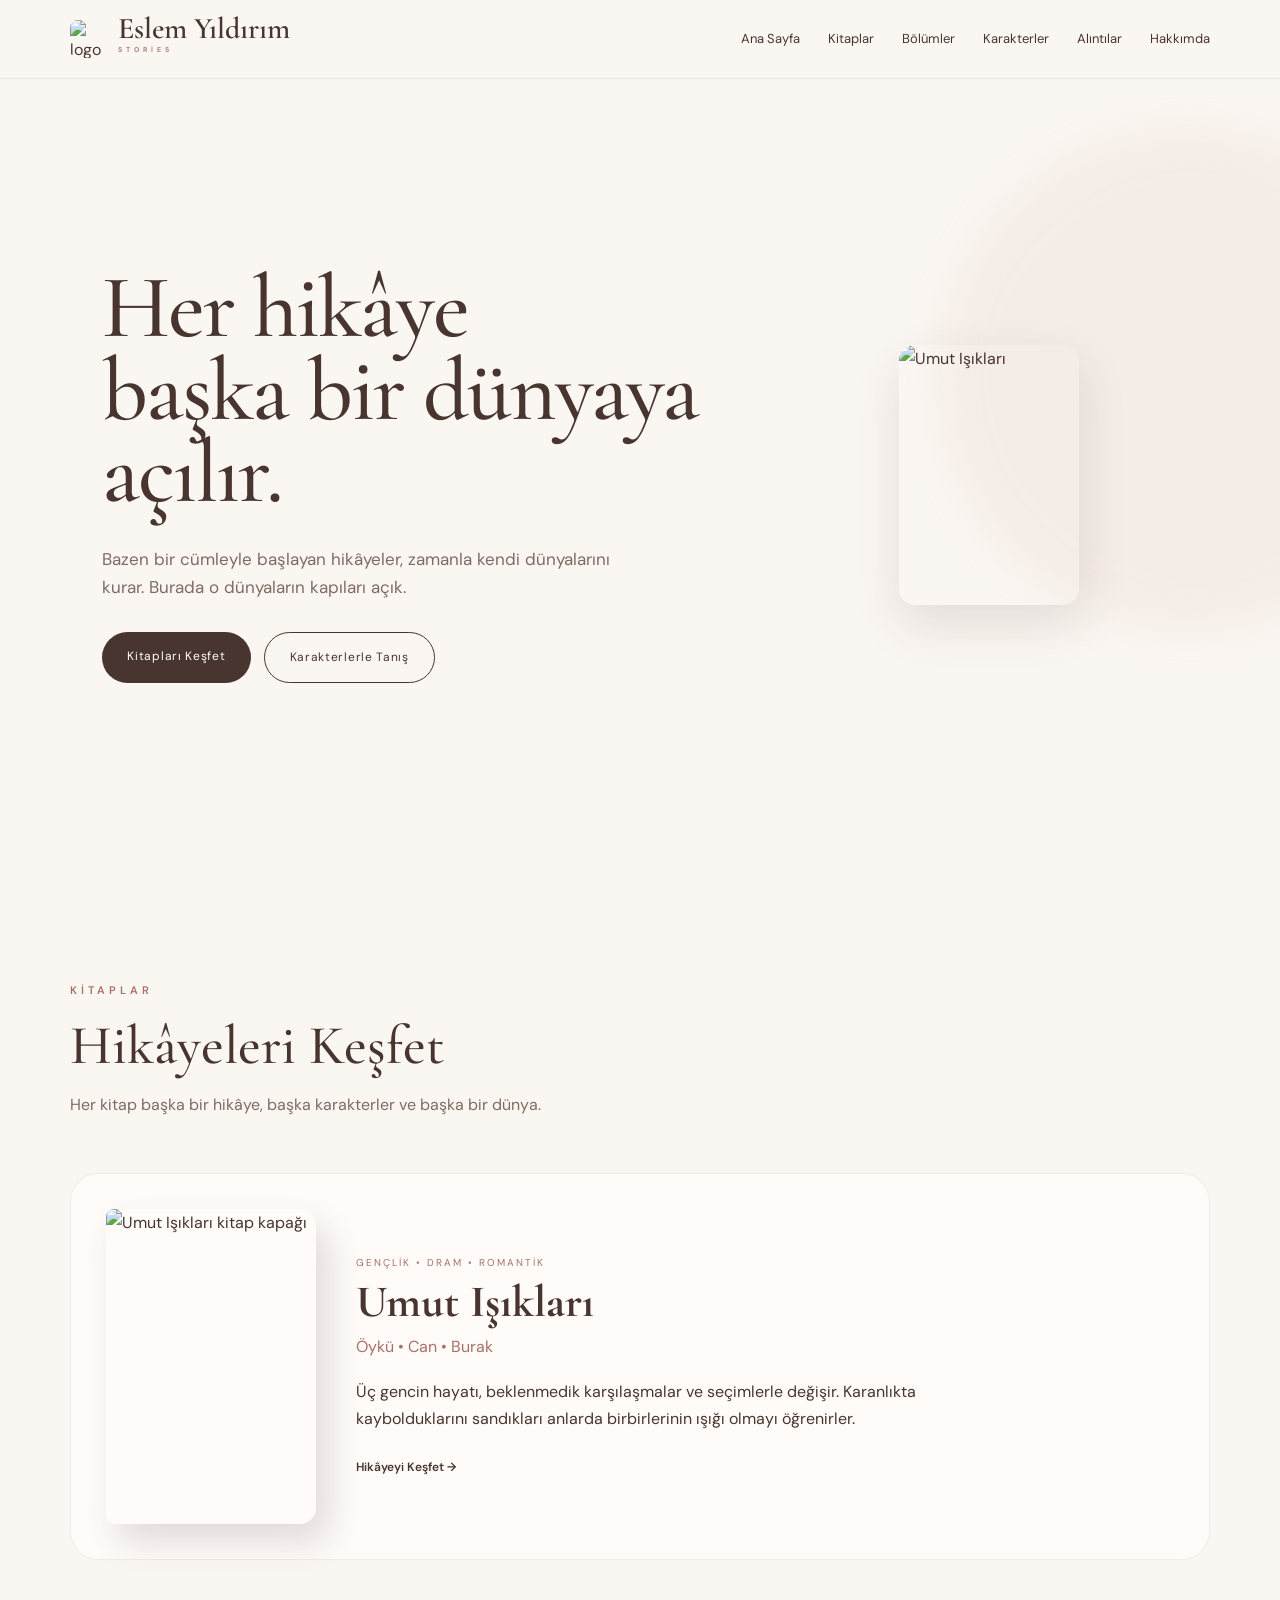
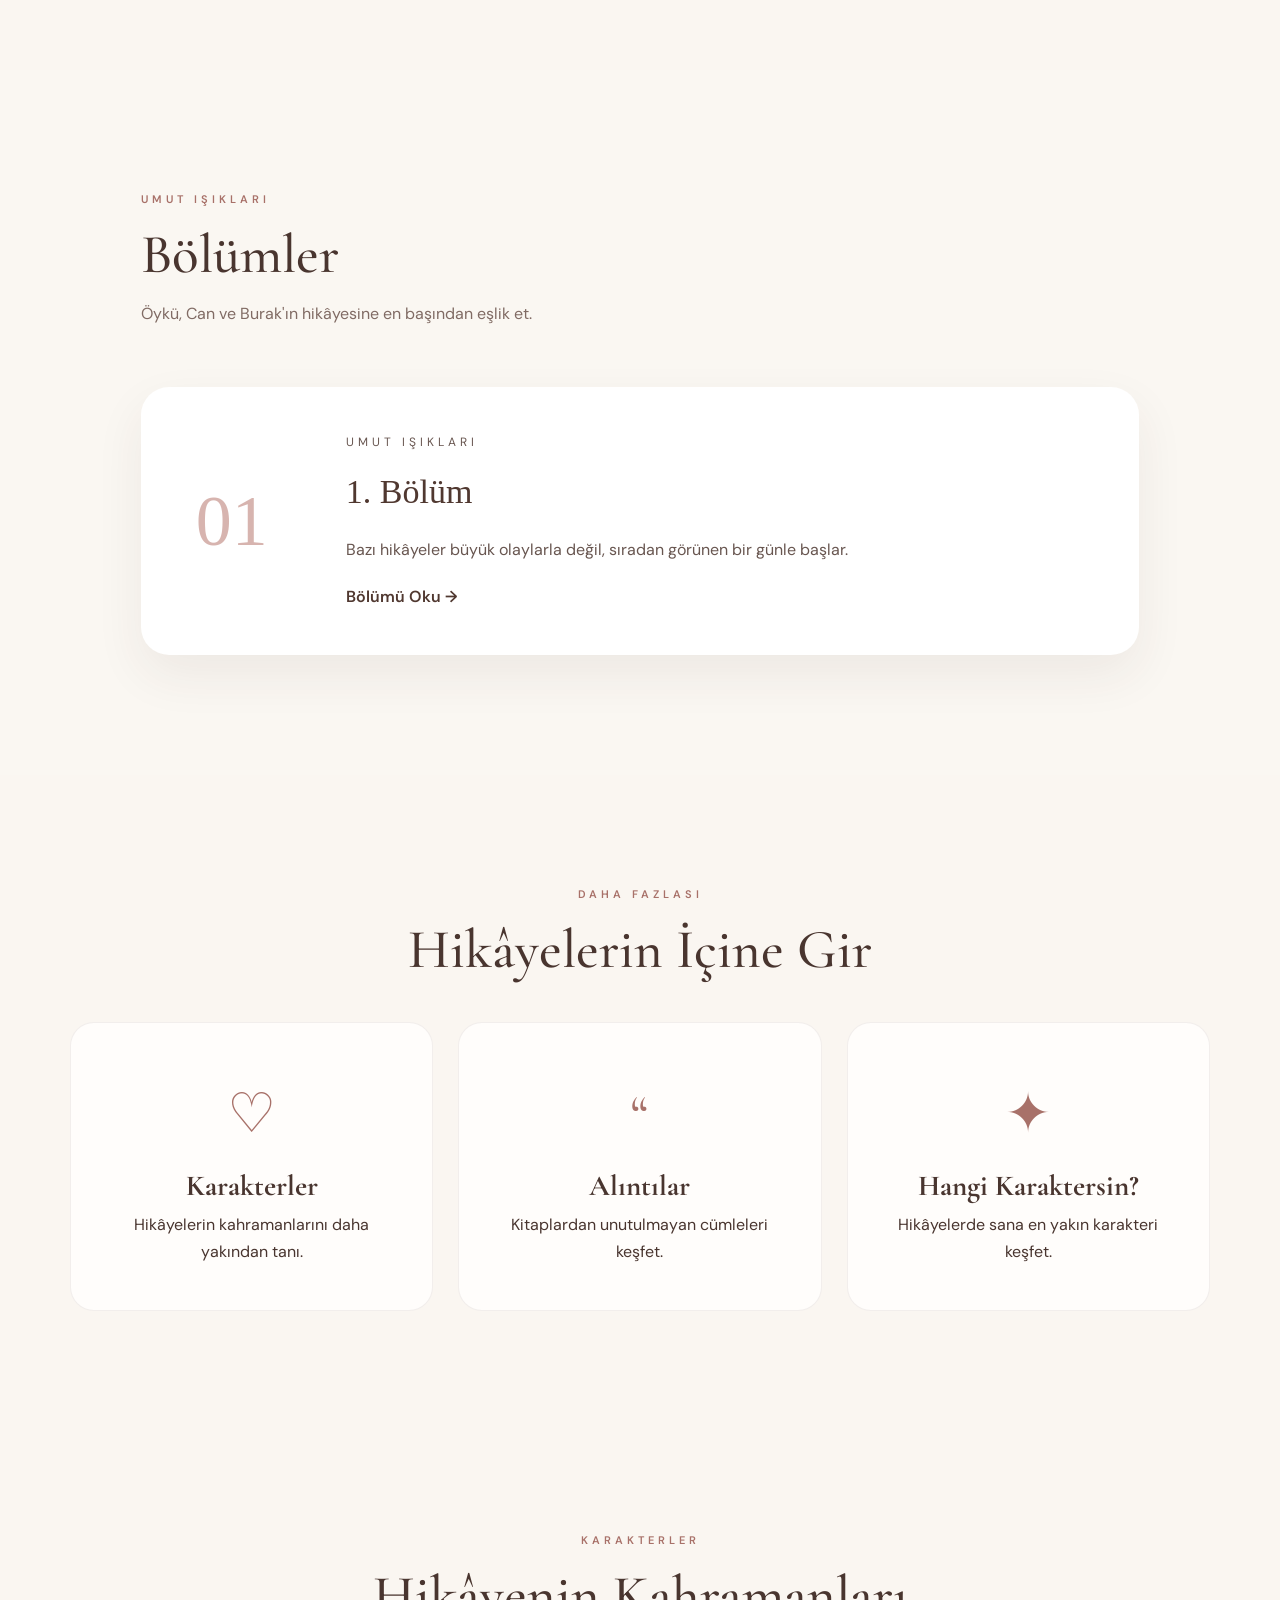
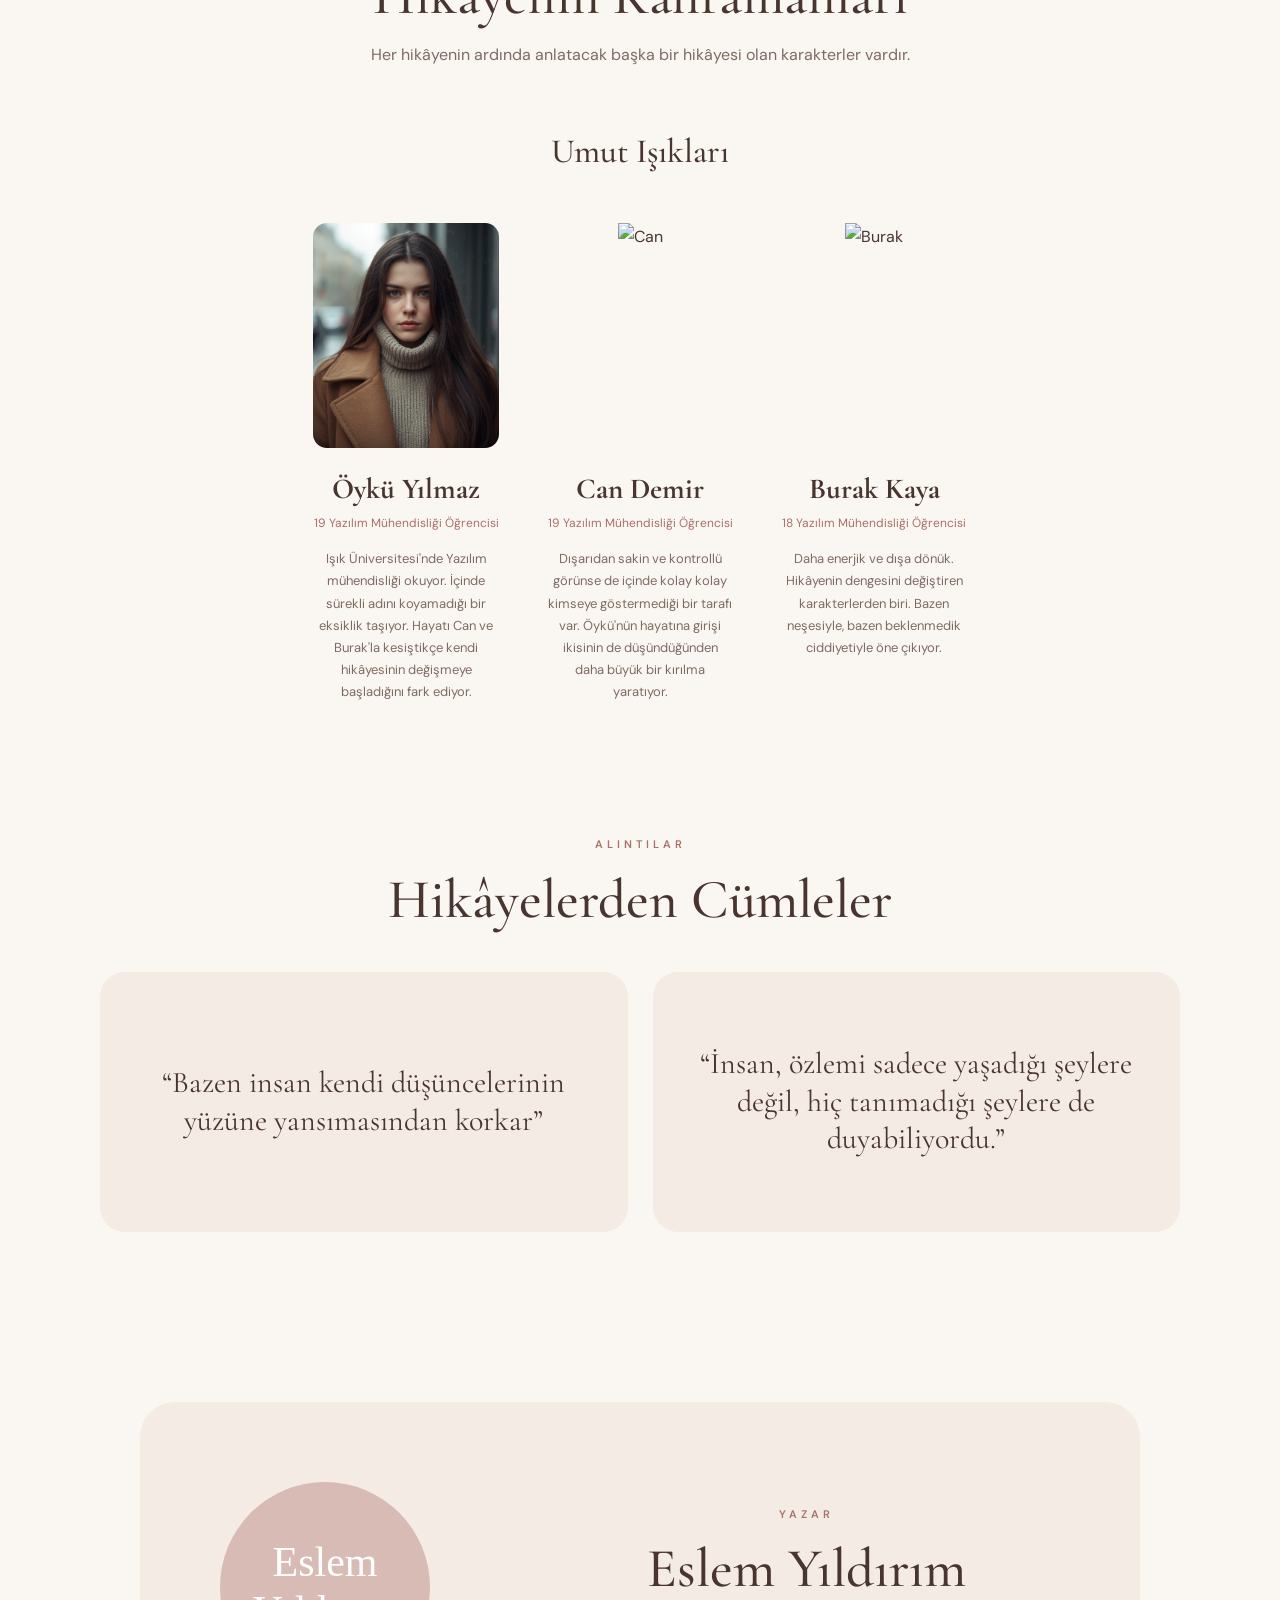
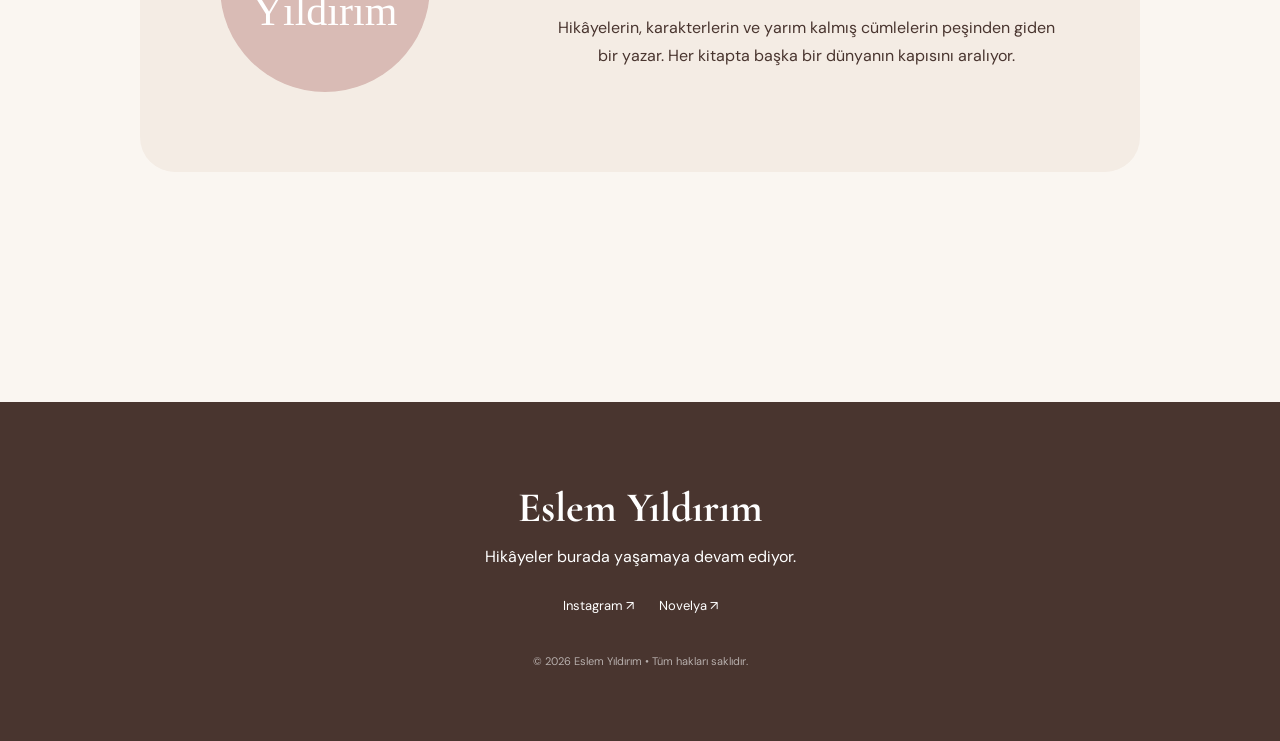
==== commit a8a0a93e: "Fix image source path for Öykü character" ====
--- a/index.html
+++ b/index.html
@@ -248,7 +248,7 @@
     <article class="karakter-kart">
 
         <div class="karakter-gorsel">
-            <img src="images/oyku.jpg" alt="Öykü">
+            <img src="oyku.jpg" alt="Öykü">
         </div>
 
         <h3>Öykü Yılmaz</h3>
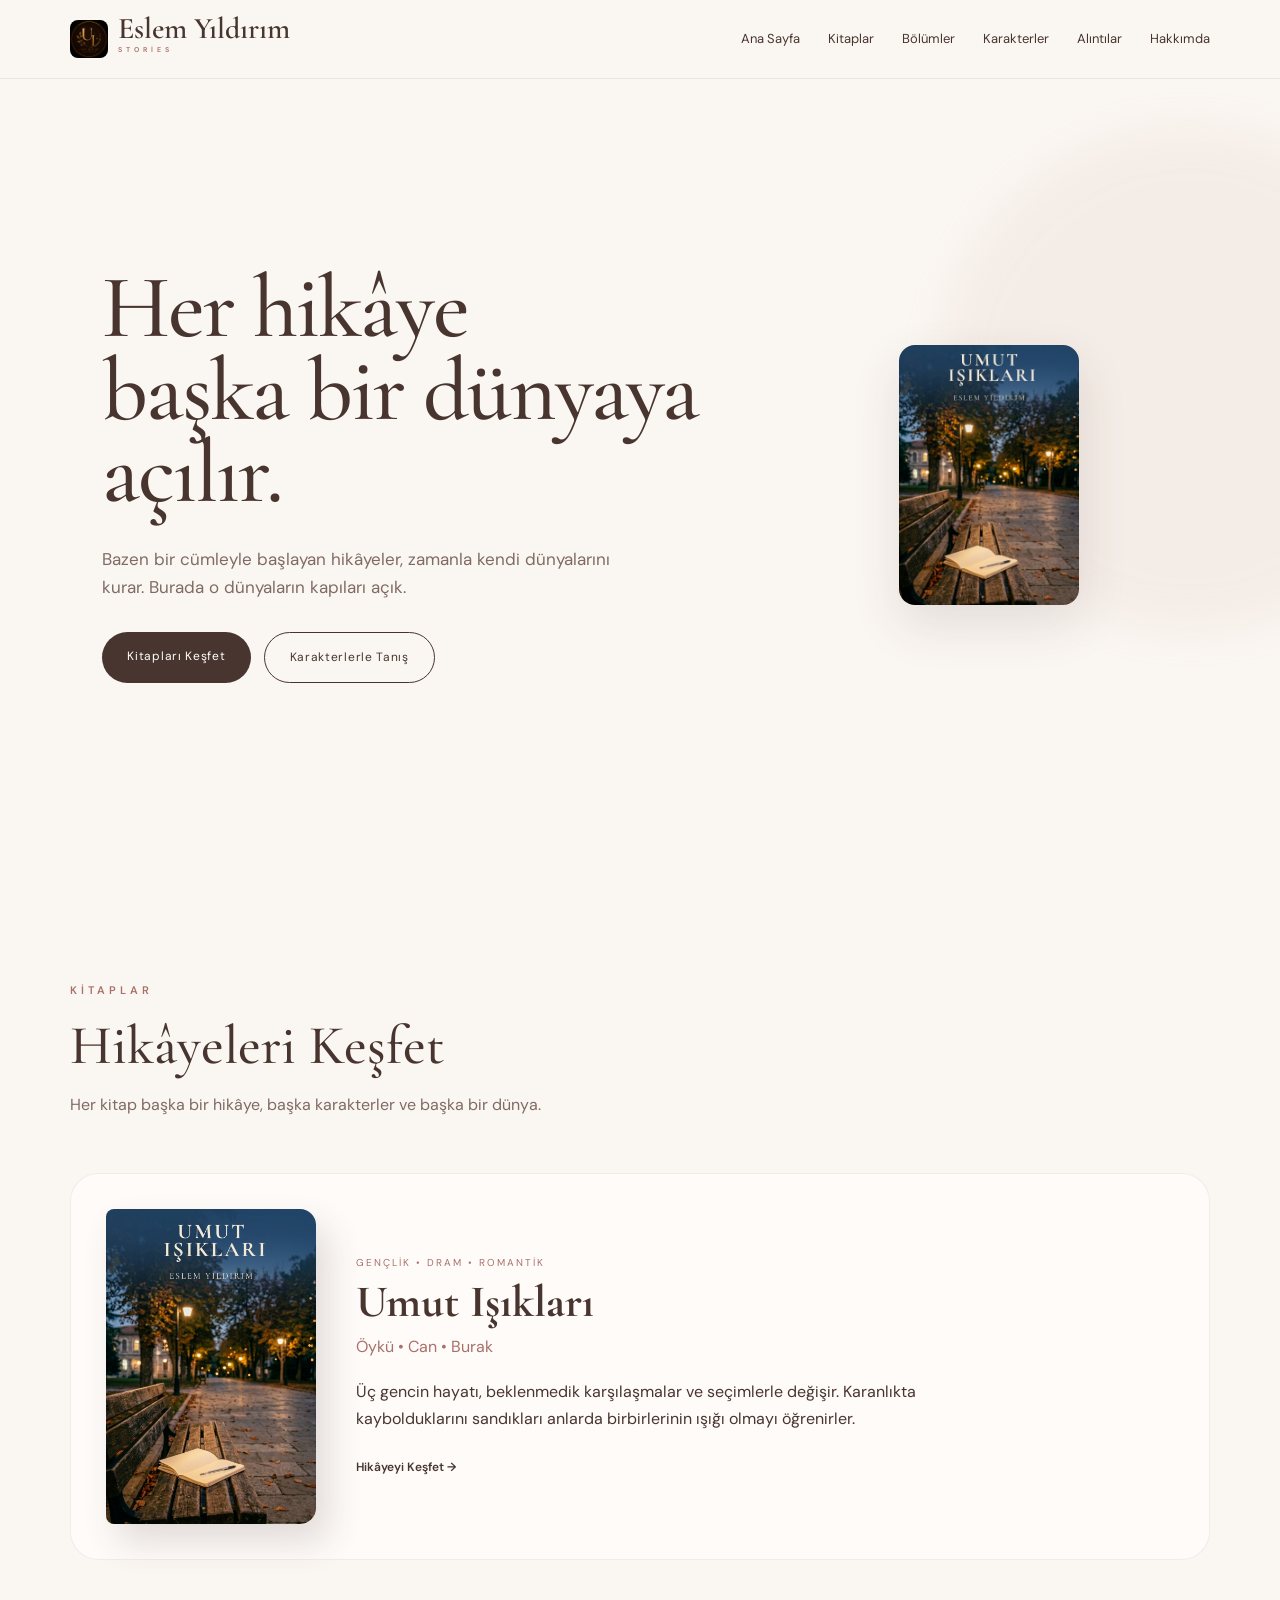
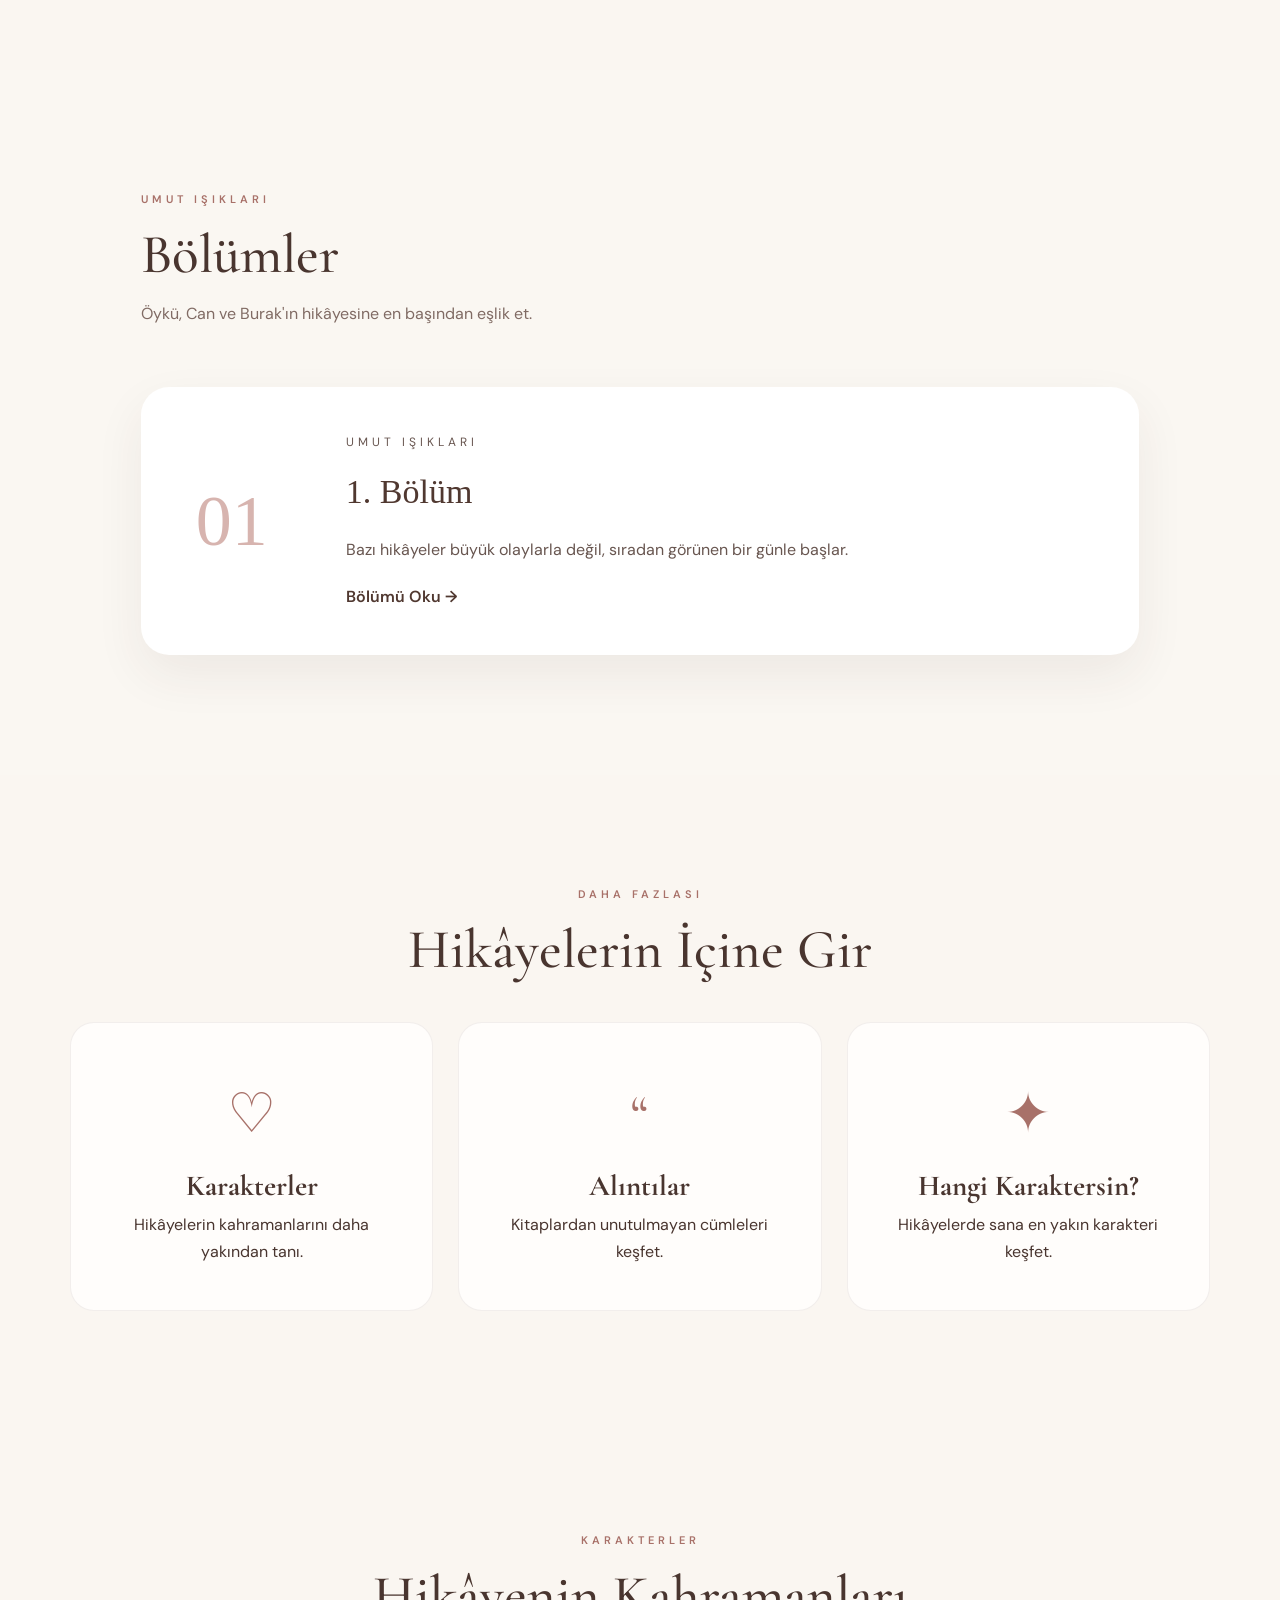
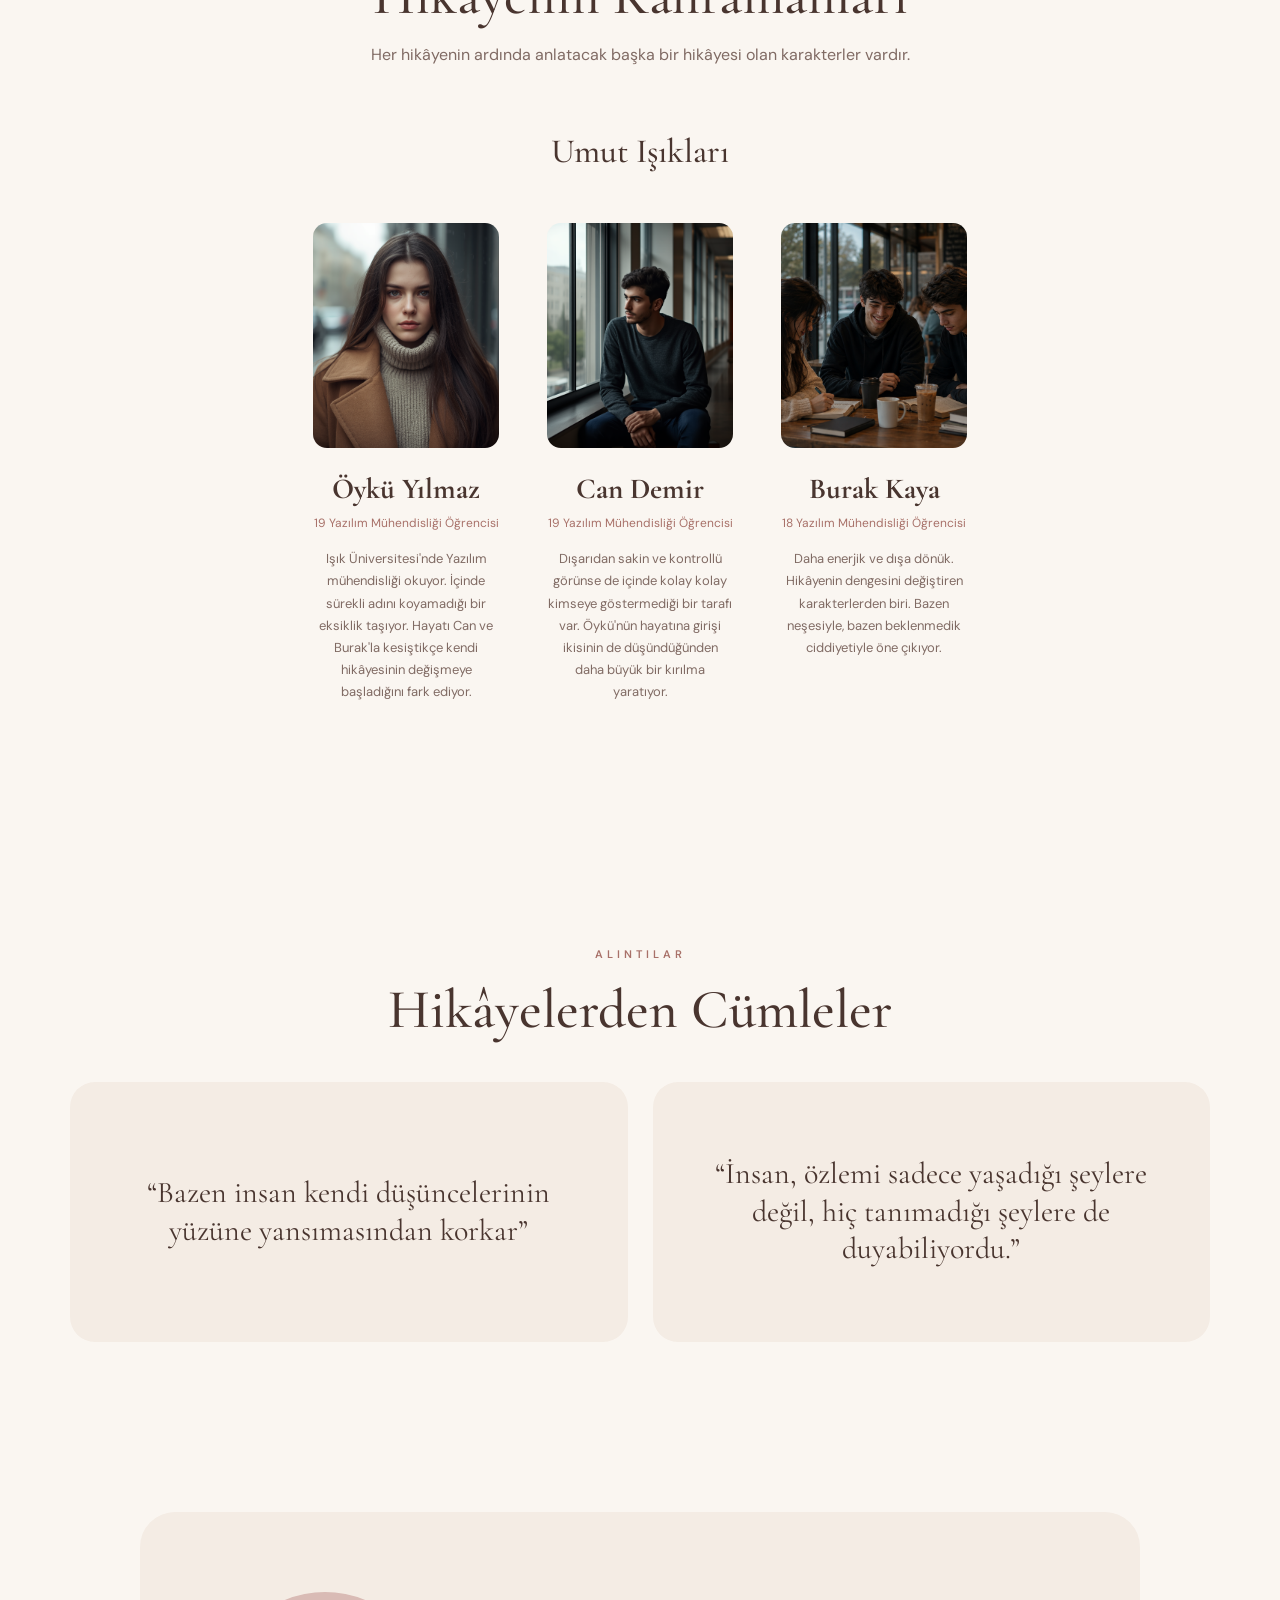
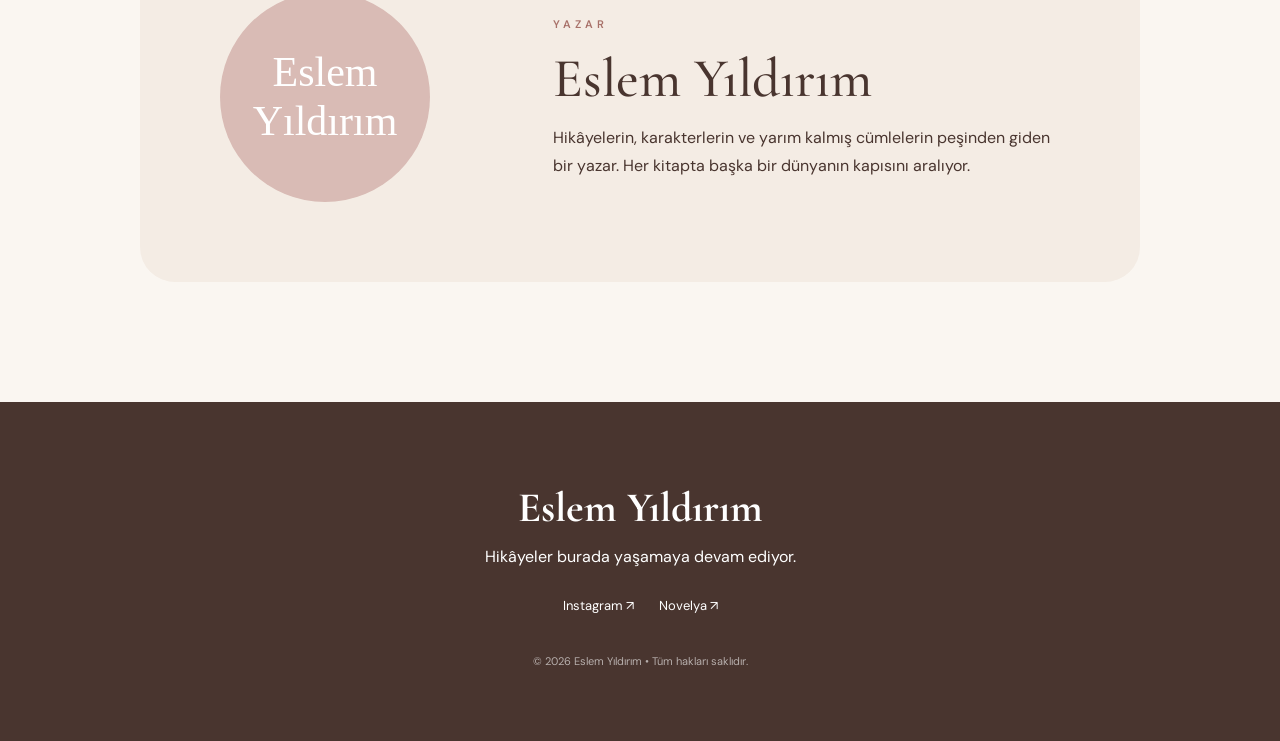
==== commit ac6778f0: "Refactor HTML structure and update image paths" ====
--- a/index.html
+++ b/index.html
@@ -13,26 +13,26 @@
 
 <header>
     <nav>
-     <a href="#anasayfa" class="logo">
-    <img src="images/logo.png" alt="logo">
-    <div class="logo-yazi">
-        Eslem Yıldırım
-        <span>stories</span>
-    </div>
-</a>
-
-     <div class="menu">
-    <a href="#anasayfa">Ana Sayfa</a>
-    <a href="#kitaplar">Kitaplar</a>
-    <a href="#bolumler">Bölümler</a>
-    <a href="#karakterler">Karakterler</a>
-    <a href="#alintilar">Alıntılar</a>
-    <a href="#hakkimda">Hakkımda</a>
-</div>
+        <a href="#anasayfa" class="logo">
+            <img src="logo.png" alt="logo">
+
+            <div class="logo-yazi">
+                Eslem Yıldırım
+                <span>stories</span>
+            </div>
+        </a>
+
+        <div class="menu">
+            <a href="#anasayfa">Ana Sayfa</a>
+            <a href="#kitaplar">Kitaplar</a>
+            <a href="#bolumler">Bölümler</a>
+            <a href="#karakterler">Karakterler</a>
+            <a href="#alintilar">Alıntılar</a>
+            <a href="#hakkimda">Hakkımda</a>
+        </div>
     </nav>
 </header>
 
-
 <main>
 
     <!-- HERO -->
@@ -40,7 +40,6 @@
 
         <div class="hero-icerik">
 
-        
             <h1>
                 Her hikâye<br>
                 başka bir dünyaya açılır.
@@ -64,14 +63,13 @@
 
         </div>
 
-       <div class="hero-dekor">
-    <div class="kitap-yigini">
-        <img src="images/umut-isiklari.png" alt="Umut Işıkları">
-    </div>
-</div>
-
-    </section>
-
+        <div class="hero-dekor">
+            <div class="kitap-yigini">
+                <img src="umut-isiklari.png" alt="Umut Işıkları">
+            </div>
+        </div>
+
+    </section>
 
 
     <!-- KİTAPLAR -->
@@ -88,83 +86,85 @@
             </p>
         </div>
 
-
         <div class="kitap-listesi">
-<article class="kitap">
-
-    <div class="kitap-kapak">
-        <img src="images/umut-isiklari.png" alt="Umut Işıkları kitap kapağı">
-    </div>
-
-    <div class="kitap-bilgi">
-        <p class="tur">GENÇLİK • DRAM • ROMANTİK</p>
-
-        <h3>Umut Işıkları</h3>
-
-        <p class="karakter-isimleri">
-            Öykü • Can • Burak
-        </p>
-
-        <p>
-            Üç gencin hayatı, beklenmedik karşılaşmalar
-            ve seçimlerle değişir. Karanlıkta kaybolduklarını
-            sandıkları anlarda birbirlerinin ışığı olmayı öğrenirler.
-        </p>
-
-        <a href="#" class="kitap-buton">
-            Hikâyeyi Keşfet →
-        </a>
-    </div>
-
-</article>
-
-
-         
-
-                   </div>
-    </section>
-<!-- BÖLÜMLER -->
-<section class="bolumler" id="bolumler">
-
-    <div class="bolum-baslik">
-        <p class="bolum-ust">UMUT IŞIKLARI</p>
-
-        <h2>Bölümler</h2>
-
-        <p>
-            Öykü, Can ve Burak'ın hikâyesine
-            en başından eşlik et.
-        </p>
-    </div>
-
-    <div class="bolum-listesi">
-
-        <article class="bolum-kart">
-
-            <div class="bolum-numara">
-                01
-            </div>
-
-            <div class="bolum-bilgi">
-                <p class="bolum-etiket">UMUT IŞIKLARI</p>
-
-                <h3>1. Bölüm</h3>
-
-                <p>
-                    Bazı hikâyeler büyük olaylarla değil,
-                    sıradan görünen bir günle başlar.
-                </p>
-
-                <a href="bolum1.html" class="bolum-oku">
-                    Bölümü Oku →
-                </a>
-            </div>
-
-        </article>
-
-    </div>
-
-</section>
+
+            <article class="kitap">
+
+                <div class="kitap-kapak">
+                    <img src="umut-isiklari.png" alt="Umut Işıkları kitap kapağı">
+                </div>
+
+                <div class="kitap-bilgi">
+                    <p class="tur">GENÇLİK • DRAM • ROMANTİK</p>
+
+                    <h3>Umut Işıkları</h3>
+
+                    <p class="karakter-isimleri">
+                        Öykü • Can • Burak
+                    </p>
+
+                    <p>
+                        Üç gencin hayatı, beklenmedik karşılaşmalar
+                        ve seçimlerle değişir. Karanlıkta kaybolduklarını
+                        sandıkları anlarda birbirlerinin ışığı olmayı öğrenirler.
+                    </p>
+
+                    <a href="#" class="kitap-buton">
+                        Hikâyeyi Keşfet →
+                    </a>
+                </div>
+
+            </article>
+
+        </div>
+
+    </section>
+
+
+    <!-- BÖLÜMLER -->
+    <section class="bolumler" id="bolumler">
+
+        <div class="bolum-baslik">
+            <p class="bolum-ust">UMUT IŞIKLARI</p>
+
+            <h2>Bölümler</h2>
+
+            <p>
+                Öykü, Can ve Burak'ın hikâyesine
+                en başından eşlik et.
+            </p>
+        </div>
+
+        <div class="bolum-listesi">
+
+            <article class="bolum-kart">
+
+                <div class="bolum-numara">
+                    01
+                </div>
+
+                <div class="bolum-bilgi">
+                    <p class="bolum-etiket">UMUT IŞIKLARI</p>
+
+                    <h3>1. Bölüm</h3>
+
+                    <p>
+                        Bazı hikâyeler büyük olaylarla değil,
+                        sıradan görünen bir günle başlar.
+                    </p>
+
+                    <a href="bolum1.html" class="bolum-oku">
+                        Bölümü Oku →
+                    </a>
+                </div>
+
+            </article>
+
+        </div>
+
+    </section>
+
+
     <!-- EVRENİ KEŞFET -->
     <section class="kesfet">
 
@@ -187,7 +187,6 @@
 
             </a>
 
-
             <a href="#alintilar" class="kesfet-kart">
 
                 <span>“</span>
@@ -201,7 +200,6 @@
 
             </a>
 
-
             <a href="#" class="kesfet-kart">
 
                 <span>✦</span>
@@ -218,7 +216,6 @@
         </div>
 
     </section>
-
 
 
     <!-- KARAKTERLER -->
@@ -237,85 +234,80 @@
 
         </div>
 
-
         <h3 class="kitap-karakter-baslik">
             Umut Işıkları
         </h3>
 
-
-     <div class="karakter-grid">
-
-    <article class="karakter-kart">
-
-        <div class="karakter-gorsel">
-            <img src="oyku.jpg" alt="Öykü">
-        </div>
-
-        <h3>Öykü Yılmaz</h3>
-
-        <p class="karakter-detay">
-            19  Yazılım Mühendisliği Öğrencisi
-        </p>
-
-        <p>
-            Işık Üniversitesi'nde Yazılım mühendisliği okuyor.
-            İçinde sürekli adını koyamadığı bir eksiklik taşıyor.
-            Hayatı Can ve Burak'la kesiştikçe kendi hikâyesinin
-            değişmeye başladığını fark ediyor.
-        </p>
-
-    </article>
-
-
-    <article class="karakter-kart">
-
-        <div class="karakter-gorsel">
-            <img src="images/can.jpg" alt="Can">
-        </div>
-
-        <h3>Can Demir</h3>
-
-        <p class="karakter-detay">
-            19 Yazılım Mühendisliği Öğrencisi
-        </p>
-
-        <p>
-            Dışarıdan sakin ve kontrollü görünse de
-            içinde kolay kolay kimseye göstermediği bir tarafı var.
-            Öykü'nün hayatına girişi ikisinin de düşündüğünden
-            daha büyük bir kırılma yaratıyor.
-        </p>
-
-    </article>
-
-
-    <article class="karakter-kart">
-
-        <div class="karakter-gorsel">
-            <img src="images/burak.jpg" alt="Burak">
-        </div>
-
-        <h3>Burak Kaya</h3>
-
-        <p class="karakter-detay">
-            18 Yazılım Mühendisliği Öğrencisi
-        </p>
-
-        <p>
-            Daha enerjik ve dışa dönük.
-            Hikâyenin dengesini değiştiren karakterlerden biri.
-            Bazen neşesiyle, bazen beklenmedik
-            ciddiyetiyle öne çıkıyor.
-        </p>
-
-    </article>
-
-</div>
-
-
- 
-
-
+        <div class="karakter-grid">
+
+            <article class="karakter-kart">
+
+                <div class="karakter-gorsel">
+                    <img src="oyku.jpg" alt="Öykü">
+                </div>
+
+                <h3>Öykü Yılmaz</h3>
+
+                <p class="karakter-detay">
+                    19 Yazılım Mühendisliği Öğrencisi
+                </p>
+
+                <p>
+                    Işık Üniversitesi'nde Yazılım mühendisliği okuyor.
+                    İçinde sürekli adını koyamadığı bir eksiklik taşıyor.
+                    Hayatı Can ve Burak'la kesiştikçe kendi hikâyesinin
+                    değişmeye başladığını fark ediyor.
+                </p>
+
+            </article>
+
+
+            <article class="karakter-kart">
+
+                <div class="karakter-gorsel">
+                    <img src="can.jpg" alt="Can">
+                </div>
+
+                <h3>Can Demir</h3>
+
+                <p class="karakter-detay">
+                    19 Yazılım Mühendisliği Öğrencisi
+                </p>
+
+                <p>
+                    Dışarıdan sakin ve kontrollü görünse de
+                    içinde kolay kolay kimseye göstermediği bir tarafı var.
+                    Öykü'nün hayatına girişi ikisinin de düşündüğünden
+                    daha büyük bir kırılma yaratıyor.
+                </p>
+
+            </article>
+
+
+            <article class="karakter-kart">
+
+                <div class="karakter-gorsel">
+                    <img src="burak.jpg" alt="Burak">
+                </div>
+
+                <h3>Burak Kaya</h3>
+
+                <p class="karakter-detay">
+                    18 Yazılım Mühendisliği Öğrencisi
+                </p>
+
+                <p>
+                    Daha enerjik ve dışa dönük.
+                    Hikâyenin dengesini değiştiren karakterlerden biri.
+                    Bazen neşesiyle, bazen beklenmedik
+                    ciddiyetiyle öne çıkıyor.
+                </p>
+
+            </article>
+
+        </div>
+
+    </section>
 
 
     <!-- ALINTILAR -->
@@ -341,12 +333,12 @@
     </section>
 
 
-
     <!-- HAKKIMDA -->
     <section class="hakkimda" id="hakkimda">
-<div class="yazar-monogram">
-    Eslem<br>Yıldırım
-</div>
+
+        <div class="yazar-monogram">
+            Eslem<br>Yıldırım
+        </div>
 
         <div class="yazar-yazi">
 
@@ -354,7 +346,7 @@
                 YAZAR
             </p>
 
-            <h2> Eslem Yıldırım</h2>
+            <h2>Eslem Yıldırım</h2>
 
             <p>
                 Hikâyelerin, karakterlerin ve yarım kalmış
@@ -381,21 +373,21 @@
 
     </div>
 
-   <div class="footer-linkler">
-
-    <a href="https://www.instagram.com/umutisiklariserisi/"
-       target="_blank"
-       rel="noopener noreferrer">
-         Instagram ↗
-    </a>
-
-    <a href="https://novelya.app/u/Eslem_yildirim"
-       target="_blank"
-       rel="noopener noreferrer">
-        Novelya ↗
-    </a>
-
-</div>
+    <div class="footer-linkler">
+
+        <a href="https://www.instagram.com/umutisiklariserisi/"
+           target="_blank"
+           rel="noopener noreferrer">
+            Instagram ↗
+        </a>
+
+        <a href="https://novelya.app/u/Eslem_yildirim"
+           target="_blank"
+           rel="noopener noreferrer">
+            Novelya ↗
+        </a>
+
+    </div>
 
     <p class="copyright">
         © 2026 Eslem Yıldırım • Tüm hakları saklıdır.
@@ -403,7 +395,6 @@
 
 </footer>
 
-
 <script src="script.js"></script>
 
 </body>
